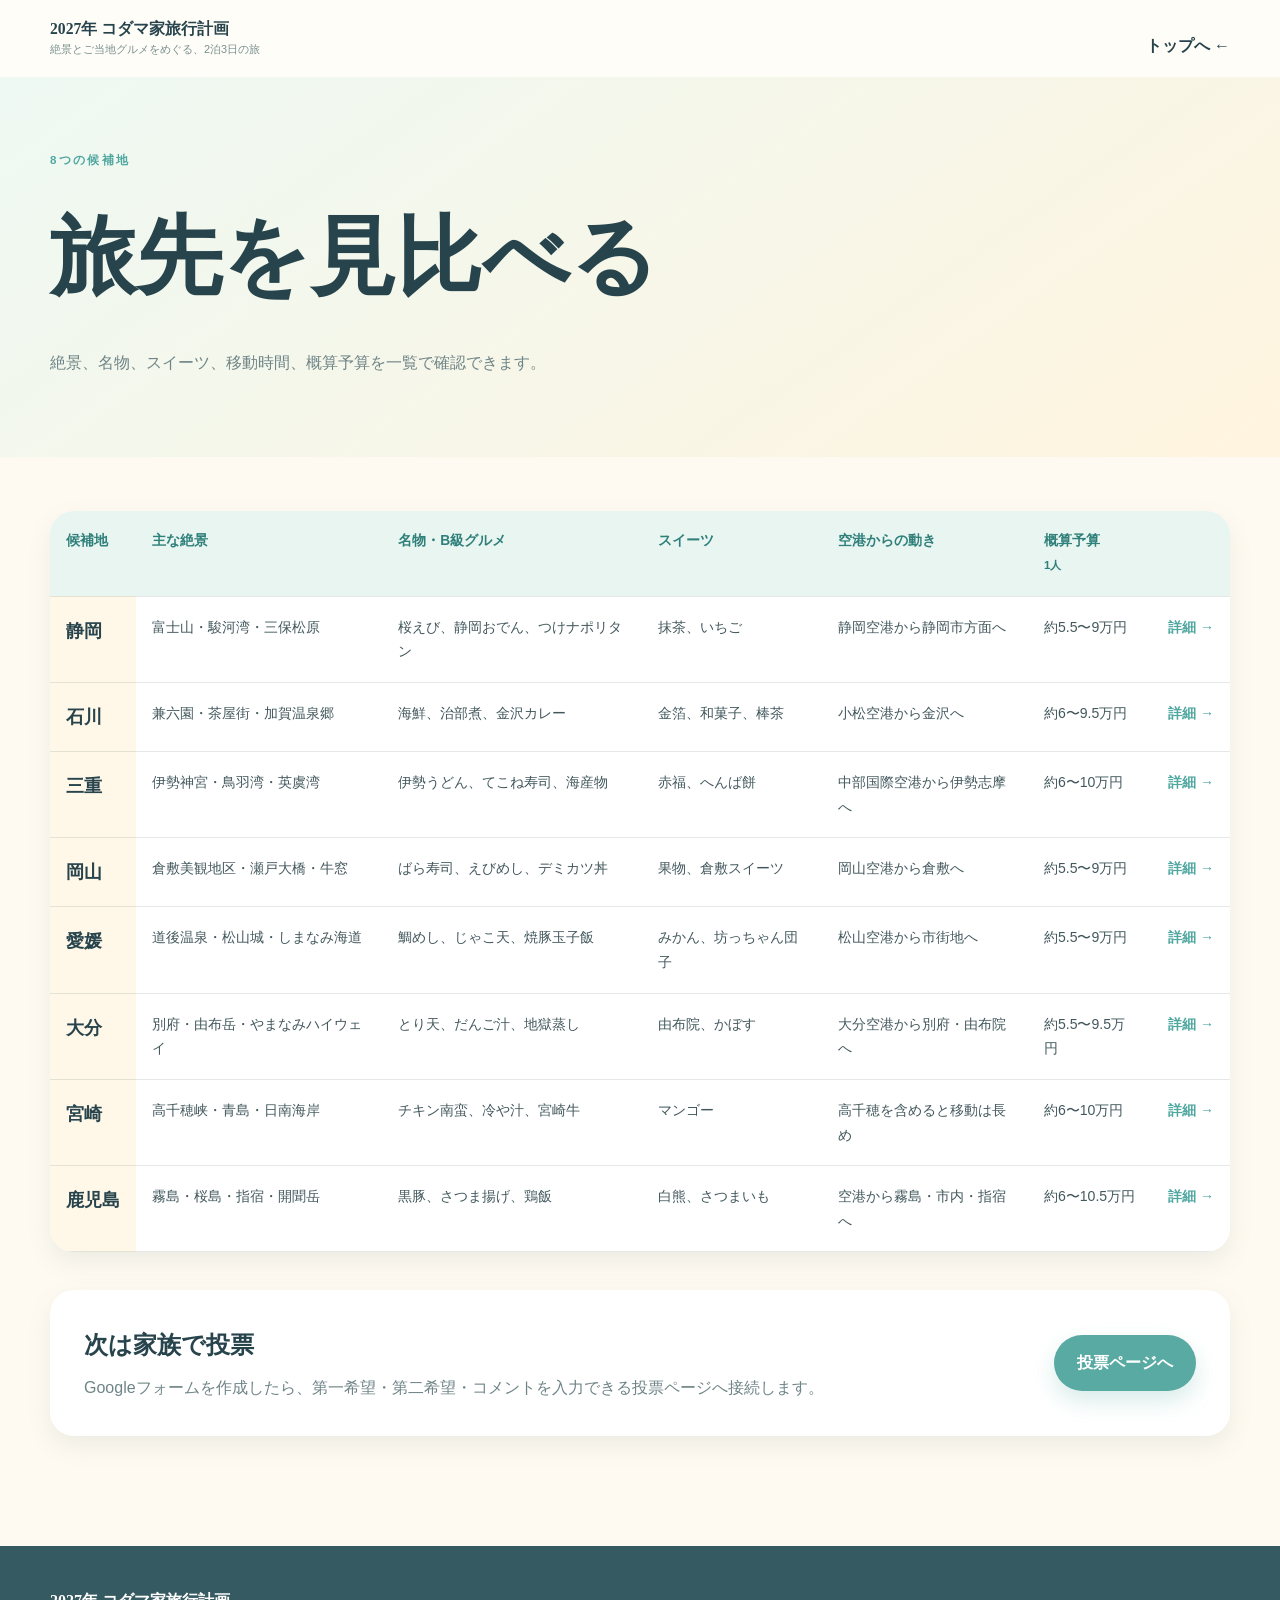
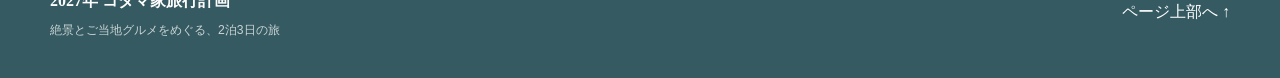
==== compare.html @ b731c871 "Add files via upload" ====
<!DOCTYPE html>
<html lang="ja">
<head>
  <meta charset="UTF-8">
  <meta name="viewport" content="width=device-width,initial-scale=1,viewport-fit=cover">
  <meta name="description" content="2027年 コダマ家旅行計画。8つの旅行候補を絶景、名物、スイーツ、移動時間、予算で比較します。">
  <meta name="theme-color" content="#0f5f63">
  <title>候補地を比較｜2027年 コダマ家旅行計画</title>
  <link rel="stylesheet" href="css/style.css">
</head>
<body class="compare-page">
  <header class="site-header">
    <div class="header-inner">
      <a href="index.html" class="brand">
        <span class="brand-name">2027年 コダマ家旅行計画</span>
        <span class="brand-subtitle">絶景とご当地グルメをめぐる、2泊3日の旅</span>
      </a>
      <a class="text-link" href="index.html">トップへ ←</a>
    </div>
  </header>

  <main>
    <section class="compare-hero">
      <div class="section-inner">
        <p class="eyebrow">8つの候補地</p>
        <h1>旅先を見比べる</h1>
        <p>絶景、名物、スイーツ、移動時間、概算予算を一覧で確認できます。</p>
      </div>
    </section>

    <section class="section compare-section">
      <div class="section-inner">
        <div class="compare-table-wrap" role="region" aria-label="旅行候補比較表" tabindex="0">
          <table class="compare-table">
            <thead>
              <tr>
                <th>候補地</th>
                <th>主な絶景</th>
                <th>名物・B級グルメ</th>
                <th>スイーツ</th>
                <th>空港からの動き</th>
                <th>概算予算<br><small>1人</small></th>
                <th></th>
              </tr>
            </thead>
            <tbody>
              <tr>
                <th>静岡</th>
                <td>富士山・駿河湾・三保松原</td>
                <td>桜えび、静岡おでん、つけナポリタン</td>
                <td>抹茶、いちご</td>
                <td>静岡空港から静岡市方面へ</td>
                <td>約5.5〜9万円</td>
                <td><a href="pages/shizuoka.html">詳細 →</a></td>
              </tr>
              <tr>
                <th>石川</th>
                <td>兼六園・茶屋街・加賀温泉郷</td>
                <td>海鮮、治部煮、金沢カレー</td>
                <td>金箔、和菓子、棒茶</td>
                <td>小松空港から金沢へ</td>
                <td>約6〜9.5万円</td>
                <td><a href="pages/ishikawa.html">詳細 →</a></td>
              </tr>
              <tr>
                <th>三重</th>
                <td>伊勢神宮・鳥羽湾・英虞湾</td>
                <td>伊勢うどん、てこね寿司、海産物</td>
                <td>赤福、へんば餅</td>
                <td>中部国際空港から伊勢志摩へ</td>
                <td>約6〜10万円</td>
                <td><a href="pages/mie.html">詳細 →</a></td>
              </tr>
              <tr>
                <th>岡山</th>
                <td>倉敷美観地区・瀬戸大橋・牛窓</td>
                <td>ばら寿司、えびめし、デミカツ丼</td>
                <td>果物、倉敷スイーツ</td>
                <td>岡山空港から倉敷へ</td>
                <td>約5.5〜9万円</td>
                <td><a href="pages/okayama.html">詳細 →</a></td>
              </tr>
              <tr>
                <th>愛媛</th>
                <td>道後温泉・松山城・しまなみ海道</td>
                <td>鯛めし、じゃこ天、焼豚玉子飯</td>
                <td>みかん、坊っちゃん団子</td>
                <td>松山空港から市街地へ</td>
                <td>約5.5〜9万円</td>
                <td><a href="pages/ehime.html">詳細 →</a></td>
              </tr>
              <tr>
                <th>大分</th>
                <td>別府・由布岳・やまなみハイウェイ</td>
                <td>とり天、だんご汁、地獄蒸し</td>
                <td>由布院、かぼす</td>
                <td>大分空港から別府・由布院へ</td>
                <td>約5.5〜9.5万円</td>
                <td><a href="pages/oita.html">詳細 →</a></td>
              </tr>
              <tr>
                <th>宮崎</th>
                <td>高千穂峡・青島・日南海岸</td>
                <td>チキン南蛮、冷や汁、宮崎牛</td>
                <td>マンゴー</td>
                <td>高千穂を含めると移動は長め</td>
                <td>約6〜10万円</td>
                <td><a href="pages/miyazaki.html">詳細 →</a></td>
              </tr>
              <tr>
                <th>鹿児島</th>
                <td>霧島・桜島・指宿・開聞岳</td>
                <td>黒豚、さつま揚げ、鶏飯</td>
                <td>白熊、さつまいも</td>
                <td>空港から霧島・市内・指宿へ</td>
                <td>約6〜10.5万円</td>
                <td><a href="pages/kagoshima.html">詳細 →</a></td>
              </tr>
            </tbody>
          </table>
        </div>

        <div class="compare-mobile-grid">
          <article class="compare-mobile-card">
            <h2>静岡</h2><p><strong>絶景：</strong>富士山・駿河湾</p><p><strong>名物：</strong>桜えび・静岡おでん</p><p><strong>予算：</strong>約5.5〜9万円</p><a href="pages/shizuoka.html">詳細を見る →</a>
          </article>
          <article class="compare-mobile-card">
            <h2>石川</h2><p><strong>絶景：</strong>兼六園・茶屋街</p><p><strong>名物：</strong>海鮮・金沢カレー</p><p><strong>予算：</strong>約6〜9.5万円</p><a href="pages/ishikawa.html">詳細を見る →</a>
          </article>
          <article class="compare-mobile-card">
            <h2>三重</h2><p><strong>絶景：</strong>伊勢志摩・英虞湾</p><p><strong>名物：</strong>伊勢うどん・てこね寿司</p><p><strong>予算：</strong>約6〜10万円</p><a href="pages/mie.html">詳細を見る →</a>
          </article>
          <article class="compare-mobile-card">
            <h2>岡山</h2><p><strong>絶景：</strong>倉敷・瀬戸大橋</p><p><strong>名物：</strong>ばら寿司・えびめし</p><p><strong>予算：</strong>約5.5〜9万円</p><a href="pages/okayama.html">詳細を見る →</a>
          </article>
          <article class="compare-mobile-card">
            <h2>愛媛</h2><p><strong>絶景：</strong>道後・しまなみ海道</p><p><strong>名物：</strong>鯛めし・じゃこ天</p><p><strong>予算：</strong>約5.5〜9万円</p><a href="pages/ehime.html">詳細を見る →</a>
          </article>
          <article class="compare-mobile-card">
            <h2>大分</h2><p><strong>絶景：</strong>別府・由布岳</p><p><strong>名物：</strong>とり天・地獄蒸し</p><p><strong>予算：</strong>約5.5〜9.5万円</p><a href="pages/oita.html">詳細を見る →</a>
          </article>
          <article class="compare-mobile-card">
            <h2>宮崎</h2><p><strong>絶景：</strong>高千穂峡・日南海岸</p><p><strong>名物：</strong>チキン南蛮・宮崎牛</p><p><strong>予算：</strong>約6〜10万円</p><a href="pages/miyazaki.html">詳細を見る →</a>
          </article>
          <article class="compare-mobile-card">
            <h2>鹿児島</h2><p><strong>絶景：</strong>霧島・桜島・指宿</p><p><strong>名物：</strong>黒豚・さつま揚げ</p><p><strong>予算：</strong>約6〜10.5万円</p><a href="pages/kagoshima.html">詳細を見る →</a>
          </article>
        </div>

        <div class="vote-next-card">
          <div>
            <h2>次は家族で投票</h2>
            <p>Googleフォームを作成したら、第一希望・第二希望・コメントを入力できる投票ページへ接続します。</p>
          </div>
          <a class="button button-primary" href="index.html#vote">投票ページへ</a>
        </div>
      </div>
    </section>
  </main>

  <footer class="site-footer">
    <div class="footer-inner">
      <div>
        <strong>2027年 コダマ家旅行計画</strong>
        <span class="footer-subtitle">絶景とご当地グルメをめぐる、2泊3日の旅</span>
      </div>
      <a href="#">ページ上部へ ↑</a>
    </div>
  </footer>
</body>
</html>
---- css/style.css ----
:root {
  --ink: #183036;
  --muted: #62757a;
  --paper: #f7f4ec;
  --white: #ffffff;
  --teal: #0f5f63;
  --teal-dark: #083f43;
  --teal-soft: #dceceb;
  --gold: #d6a85b;
  --coral: #d9795b;
  --line: rgba(24, 48, 54, 0.14);
  --shadow: 0 24px 60px rgba(15, 55, 59, 0.12);
  --radius-lg: 32px;
  --radius-md: 22px;
  --radius-sm: 14px;
  --max-width: 1180px;
}

* { box-sizing: border-box; }
html { scroll-behavior: smooth; }
body {
  margin: 0;
  color: var(--ink);
  background: var(--paper);
  font-family: -apple-system, BlinkMacSystemFont, "Segoe UI", "Yu Gothic", "Hiragino Kaku Gothic ProN", sans-serif;
  line-height: 1.75;
  -webkit-font-smoothing: antialiased;
}
body.menu-open { overflow: hidden; }
a { color: inherit; }
button, a { -webkit-tap-highlight-color: transparent; }
button { font: inherit; }
img, svg { display: block; max-width: 100%; }

.sr-only {
  position: absolute !important;
  width: 1px; height: 1px;
  padding: 0; margin: -1px;
  overflow: hidden; clip: rect(0,0,0,0);
  white-space: nowrap; border: 0;
}
.skip-link {
  position: fixed;
  left: 12px; top: 12px;
  z-index: 999;
  transform: translateY(-160%);
  background: var(--ink);
  color: #fff;
  padding: 10px 14px;
  border-radius: 8px;
}
.skip-link:focus { transform: translateY(0); }

.site-header {
  position: fixed;
  inset: 0 0 auto;
  z-index: 100;
  background: rgba(247, 244, 236, 0.82);
  background: rgba(247, 244, 236, 0.96);
  border-bottom: 1px solid transparent;
  transition: border-color .25s ease, box-shadow .25s ease;
}
.site-header.scrolled {
  border-color: var(--line);
  box-shadow: 0 8px 30px rgba(15, 55, 59, 0.07);
}
.header-inner {
  width: min(calc(100% - 32px), var(--max-width));
  min-height: 76px;
  margin: 0 auto;
  display: flex;
  align-items: center;
  justify-content: space-between;
  gap: 24px;
}
.brand {
  text-decoration: none;
  display: flex;
  flex-direction: column;
  line-height: 1.25;
}
.brand-kicker {
  font-size: .68rem;
  letter-spacing: .18em;
  color: var(--teal);
  font-weight: 700;
}
.brand-name {
  font-family: "Yu Mincho", "Hiragino Mincho ProN", serif;
  font-weight: 700;
  font-size: .98rem;
}
.global-nav {
  display: flex;
  align-items: center;
  gap: 28px;
}
.global-nav a {
  text-decoration: none;
  font-size: .9rem;
  font-weight: 600;
}
.global-nav a:hover { color: var(--teal); }
.menu-button {
  display: none;
  width: 44px; height: 44px;
  border: 0; background: transparent;
  padding: 10px;
}
.menu-button span:not(.sr-only) {
  display: block;
  height: 2px;
  background: var(--ink);
  margin: 5px 0;
  transition: .25s ease;
}

.hero {
  min-height: 92svh;
  position: relative;
  overflow: hidden;
  display: flex;
  align-items: center;
  padding: 130px 0 80px;
  background:
    radial-gradient(circle at 22% 18%, rgba(255,255,255,.95), rgba(255,255,255,0) 30%),
    linear-gradient(140deg, #f4e7d2 0%, #d9ece9 48%, #94c8c4 100%);
}
.hero-bg { position: absolute; inset: 0; pointer-events: none; }
.hero-shape {
  position: absolute;
  border-radius: 50%;
  
  opacity: .55;
}
.hero-shape-1 {
  width: 420px; height: 420px;
  right: -120px; top: 60px;
  background: rgba(255,255,255,.45);
}
.hero-shape-2 {
  width: 300px; height: 300px;
  left: -90px; bottom: 20px;
  background: rgba(214,168,91,.18);
}
.hero-sun {
  position: absolute;
  width: 92px; height: 92px;
  border-radius: 50%;
  right: 18%; top: 18%;
  background: rgba(255, 237, 181, .9);
  box-shadow: 0 0 80px rgba(255, 231, 164, .75);
}
.hero-mountain {
  position: absolute;
  right: -5%;
  bottom: 13%;
  width: 62%;
  height: 58%;
  clip-path: polygon(48% 0, 100% 100%, 0 100%);
}
.hero-mountain-back {
  background: rgba(15,95,99,.20);
  transform: translate(11%, 8%) scale(.92);
}
.hero-mountain-front {
  background: linear-gradient(145deg, #376f70 0%, #76aaa6 56%, #d4e3df 57%, #f7f4ec 71%);
}
.hero-sea {
  position: absolute;
  left: 0; right: 0; bottom: 0;
  height: 18%;
  background:
    linear-gradient(180deg, rgba(255,255,255,.05), rgba(255,255,255,.55)),
    repeating-linear-gradient(168deg, rgba(255,255,255,.28) 0 2px, transparent 2px 18px),
    #4e999a;
  clip-path: polygon(0 28%, 10% 15%, 22% 30%, 34% 16%, 48% 31%, 61% 17%, 74% 28%, 88% 14%, 100% 24%, 100% 100%, 0 100%);
}
.hero-content {
  width: min(calc(100% - 32px), var(--max-width));
  margin: 0 auto;
  position: relative;
  z-index: 2;
}
.eyebrow, .section-label {
  margin: 0 0 12px;
  font-size: .72rem;
  letter-spacing: .2em;
  color: var(--teal);
  font-weight: 700;
}
.hero h1 {
  margin: 0;
  max-width: 750px;
  font-family: "Yu Mincho", "Hiragino Mincho ProN", serif;
  font-size: clamp(2.5rem, 7vw, 5.8rem);
  line-height: 1.18;
  letter-spacing: -.04em;
}
.hero h1 span { color: var(--teal); }
.hero-lead {
  max-width: 620px;
  margin: 28px 0 0;
  font-size: clamp(1rem, 2.1vw, 1.16rem);
}
.hero-actions {
  display: flex;
  flex-wrap: wrap;
  gap: 14px;
  margin-top: 34px;
}
.button {
  min-height: 52px;
  padding: 13px 22px;
  border-radius: 999px;
  border: 1px solid transparent;
  text-decoration: none;
  display: inline-flex;
  align-items: center;
  justify-content: center;
  font-weight: 700;
  cursor: pointer;
  transition: transform .2s ease, background .2s ease, color .2s ease;
}
.button:hover { transform: translateY(-2px); }
.button-primary {
  background: var(--teal);
  color: #fff;
  box-shadow: 0 14px 28px rgba(15,95,99,.22);
}
.button-primary:hover { background: var(--teal-dark); }
.button-ghost {
  background: rgba(255,255,255,.55);
  border-color: rgba(15,95,99,.2);
}
.button-disabled {
  background: #dfe6e4;
  color: #7a8888;
  cursor: not-allowed;
}
.button-disabled:hover { transform: none; }
.hero-note {
  position: absolute;
  z-index: 2;
  right: max(20px, calc((100vw - var(--max-width))/2));
  bottom: 36px;
  display: flex;
  align-items: center;
  gap: 10px;
  writing-mode: vertical-rl;
  font-size: .62rem;
  letter-spacing: .16em;
}
.hero-note i {
  display: block;
  width: 1px; height: 52px;
  background: var(--ink);
  animation: scrollLine 1.8s ease-in-out infinite;
}
@keyframes scrollLine {
  0%,100% { transform: scaleY(.35); transform-origin: top; }
  50% { transform: scaleY(1); transform-origin: top; }
}

.section { padding: 110px 0; }
.section-inner {
  width: min(calc(100% - 32px), var(--max-width));
  margin: 0 auto;
}
.intro-section { background: var(--white); }
.intro-grid {
  display: grid;
  grid-template-columns: 1fr 1fr;
  gap: 60px;
  align-items: end;
}
.intro-grid h2, .section-heading h2, .conditions-card h2, .vote-card h2 {
  margin: 0;
  font-family: "Yu Mincho", "Hiragino Mincho ProN", serif;
  font-size: clamp(2rem, 4vw, 3.35rem);
  line-height: 1.35;
}
.intro-copy {
  margin: 0;
  color: var(--muted);
  font-size: 1.03rem;
}

.section-heading {
  display: flex;
  align-items: end;
  justify-content: space-between;
  gap: 28px;
  margin-bottom: 44px;
}
.section-heading p:last-child {
  margin: 0;
  color: var(--muted);
  max-width: 420px;
}

.map-section { background: var(--paper); }
.map-layout {
  display: grid;
  grid-template-columns: minmax(0, 1.5fr) minmax(260px, .65fr);
  gap: 36px;
  align-items: stretch;
}
.japan-map-card {
  background: #fff;
  border-radius: var(--radius-lg);
  padding: 24px;
  box-shadow: var(--shadow);
}
.map-toolbar {
  display: flex;
  align-items: center;
  justify-content: space-between;
  gap: 14px;
  padding: 0 4px 18px;
  border-bottom: 1px solid var(--line);
}
.map-toolbar span { font-weight: 700; }
.map-toolbar button, .empty-state button {
  border: 0;
  background: var(--teal-soft);
  color: var(--teal-dark);
  padding: 9px 14px;
  border-radius: 999px;
  font-weight: 700;
  cursor: pointer;
}
.japan-map { width: 100%; padding: 14px 0 0; }
.map-region path, .map-region circle {
  fill: #dfe9e7;
  stroke: #fff;
  stroke-width: 5;
  cursor: pointer;
  transition: fill .2s ease, transform .2s ease;
  transform-box: fill-box;
  transform-origin: center;
}
.map-region text {
  font-size: 18px;
  font-weight: 700;
  fill: var(--ink);
  text-anchor: middle;
  pointer-events: none;
}
.map-region:not(.disabled):hover path,
.map-region:not(.disabled):focus path {
  fill: #89bbb6;
  transform: translateY(-2px);
}
.map-region.active path { fill: var(--teal); }
.map-region.active text { fill: #fff; }
.map-region.disabled { opacity: .48; }
.map-region.disabled path, .map-region.disabled circle { cursor: default; }
.map-pin circle {
  fill: var(--coral);
  stroke: #fff;
  stroke-width: 4;
  
  pointer-events: none;
}
.map-caption {
  margin: 0;
  color: var(--muted);
  font-size: .82rem;
}
.map-side {
  background: var(--teal);
  color: #fff;
  border-radius: var(--radius-lg);
  padding: 42px 34px;
  display: flex;
  flex-direction: column;
  justify-content: center;
}
.map-side-kicker {
  margin: 0 0 20px;
  color: #a8d5d1;
  letter-spacing: .18em;
  font-size: .75rem;
  font-weight: 700;
}
.map-side h3 {
  margin: 0 0 24px;
  font-family: "Yu Mincho", "Hiragino Mincho ProN", serif;
  font-size: clamp(1.7rem, 3vw, 2.45rem);
  line-height: 1.45;
}
.map-side p { color: rgba(255,255,255,.78); }
.text-link {
  margin-top: 16px;
  font-weight: 700;
  text-decoration: none;
}
.text-link span { margin-left: 8px; }

.destinations-section { background: #fff; }
.destination-grid {
  display: grid;
  grid-template-columns: repeat(4, 1fr);
  gap: 24px;
}
.destination-card {
  min-width: 0;
  background: var(--paper);
  border-radius: var(--radius-md);
  overflow: hidden;
  transition: transform .25s ease, box-shadow .25s ease, opacity .2s ease;
}
.destination-card:hover {
  transform: translateY(-5px);
  box-shadow: 0 8px 20px rgba(15,55,59,.09);
}
.destination-card.is-hidden { display: none; }
.destination-visual {
  position: relative;
  aspect-ratio: 1.15 / 1;
  overflow: hidden;
  display: flex;
  align-items: flex-end;
  padding: 18px;
}
.destination-visual::before,
.destination-visual::after {
  content: "";
  position: absolute;
  inset: auto;
}
.destination-visual::before {
  width: 125%;
  height: 76%;
  left: -12%;
  bottom: -24%;
  border-radius: 50%;
  background: rgba(255,255,255,.32);
  transform: rotate(-8deg);
}
.destination-visual::after {
  width: 120px; height: 120px;
  right: -24px; top: -20px;
  border-radius: 50%;
  background: rgba(255,255,255,.3);
}
.visual-shizuoka { background: linear-gradient(145deg,#8fc2c3,#2d7276); }
.visual-ishikawa { background: linear-gradient(145deg,#b8b9a9,#566b68); }
.visual-mie { background: linear-gradient(145deg,#9ac8b8,#347162); }
.visual-okayama { background: linear-gradient(145deg,#f3c888,#bf7655); }
.visual-ehime { background: linear-gradient(145deg,#95c4cf,#477d91); }
.visual-oita { background: linear-gradient(145deg,#b9caa8,#5c7d65); }
.visual-miyazaki { background: linear-gradient(145deg,#89c7c0,#2d8075); }
.visual-kagoshima { background: linear-gradient(145deg,#bca79c,#6b5554); }
.destination-number, .destination-prefecture {
  position: relative;
  z-index: 2;
  color: #fff;
  font-weight: 700;
}
.destination-number {
  font-family: "Yu Mincho", "Hiragino Mincho ProN", serif;
  font-size: 2.8rem;
  line-height: 1;
}
.destination-prefecture {
  margin-left: auto;
  padding: 6px 10px;
  background: rgba(24,48,54,.28);
  border-radius: 999px;
  font-size: .72rem;
}
.destination-body { padding: 22px; }
.destination-body h3 {
  margin: 0;
  font-family: "Yu Mincho", "Hiragino Mincho ProN", serif;
  font-size: 1.65rem;
}
.destination-tagline {
  margin: 10px 0 16px;
  color: var(--muted);
  font-size: .92rem;
}
.tag-list {
  display: flex;
  flex-wrap: wrap;
  gap: 7px;
  list-style: none;
  padding: 0;
  margin: 0 0 18px;
}
.tag-list li {
  background: #fff;
  padding: 6px 9px;
  border-radius: 999px;
  font-size: .72rem;
}
.details-button {
  width: 100%;
  border: 0;
  border-top: 1px solid var(--line);
  padding: 15px 0 0;
  background: transparent;
  color: var(--teal);
  text-align: left;
  font-weight: 700;
  cursor: pointer;
}
.empty-state {
  text-align: center;
  padding: 48px 20px;
  background: var(--paper);
  border-radius: var(--radius-md);
}

.conditions-section {
  background:
    linear-gradient(rgba(8,63,67,.93), rgba(8,63,67,.93)),
    linear-gradient(135deg,#0f5f63,#d6a85b);
}
.conditions-card {
  color: #fff;
  display: grid;
  grid-template-columns: .8fr 1.2fr;
  gap: 60px;
}
.section-label-light { color: #b8dbd7; }
.condition-list { margin: 0; }
.condition-list div {
  display: grid;
  grid-template-columns: 110px 1fr;
  gap: 18px;
  padding: 18px 0;
  border-bottom: 1px solid rgba(255,255,255,.18);
}
.condition-list dt { color: #a8d5d1; font-weight: 700; }
.condition-list dd { margin: 0; }

.vote-section { background: var(--paper); }
.vote-card {
  background: #fff;
  border-radius: var(--radius-lg);
  box-shadow: var(--shadow);
  padding: 48px;
  display: flex;
  align-items: center;
  justify-content: space-between;
  gap: 36px;
}
.vote-card p:not(.section-label) {
  max-width: 680px;
  color: var(--muted);
}

.site-footer {
  background: #122e33;
  color: #fff;
  padding: 36px 0;
}
.footer-inner {
  width: min(calc(100% - 32px), var(--max-width));
  margin: 0 auto;
  display: flex;
  justify-content: space-between;
  align-items: center;
  gap: 24px;
}
.footer-inner strong {
  display: block;
  font-family: "Yu Mincho", "Hiragino Mincho ProN", serif;
  margin-top: 5px;
}
.footer-inner a { text-decoration: none; }

.toast {
  position: fixed;
  left: 50%;
  bottom: 28px;
  z-index: 999;
  transform: translate(-50%, 120px);
  opacity: 0;
  background: var(--ink);
  color: #fff;
  padding: 12px 18px;
  border-radius: 999px;
  box-shadow: 0 6px 16px rgba(0,0,0,.15);
  transition: .3s ease;
  pointer-events: none;
}
.toast.show {
  transform: translate(-50%, 0);
  opacity: 1;
}

@media (max-width: 980px) {
  .destination-grid { grid-template-columns: repeat(2, 1fr); }
  .map-layout { grid-template-columns: 1fr; }
  .map-side { min-height: 330px; }
}

@media (max-width: 760px) {
  .header-inner { min-height: 68px; }
  .menu-button { display: block; z-index: 102; }
  .global-nav {
    position: fixed;
    inset: 0;
    background: rgba(247,244,236,.98);
    flex-direction: column;
    justify-content: center;
    gap: 28px;
    opacity: 0;
    visibility: hidden;
    transition: .25s ease;
  }
  .global-nav.open { opacity: 1; visibility: visible; }
  .global-nav a { font-size: 1.25rem; }
  .menu-button[aria-expanded="true"] span:nth-child(1) { transform: translateY(7px) rotate(45deg); }
  .menu-button[aria-expanded="true"] span:nth-child(2) { opacity: 0; }
  .menu-button[aria-expanded="true"] span:nth-child(3) { transform: translateY(-7px) rotate(-45deg); }

  .hero { min-height: 88svh; padding-top: 110px; }
  .hero-mountain { width: 90%; height: 43%; right: -18%; bottom: 16%; opacity: .7; }
  .hero-sea { height: 17%; }
  .hero-content { padding-bottom: 120px; }
  .hero-actions { flex-direction: column; align-items: stretch; max-width: 360px; }
  .button { width: 100%; }
  .hero-note { display: none; }

  .section { padding: 78px 0; }
  .intro-grid, .conditions-card { grid-template-columns: 1fr; gap: 30px; }
  .section-heading {
    flex-direction: column;
    align-items: flex-start;
    margin-bottom: 30px;
  }
  .section-heading p:last-child { max-width: none; }
  .japan-map-card { padding: 16px; border-radius: 22px; }
  .map-toolbar { align-items: flex-start; flex-direction: column; }
  .map-toolbar button { align-self: flex-start; }
  .map-region text { font-size: 21px; }
  .map-side { min-height: auto; padding: 34px 26px; }
  .destination-grid { grid-template-columns: 1fr; }
  .destination-card { display: grid; grid-template-columns: 42% 58%; }
  .destination-visual { aspect-ratio: auto; min-height: 230px; }
  .destination-number { font-size: 2.2rem; }
  .destination-body { padding: 20px; }
  .condition-list div { grid-template-columns: 84px 1fr; }
  .vote-card { padding: 34px 24px; flex-direction: column; align-items: stretch; }
  .footer-inner { flex-direction: column; align-items: flex-start; }
}

@media (max-width: 420px) {
  .brand-kicker { font-size: .58rem; }
  .brand-name { font-size: .87rem; }
  .hero h1 { font-size: 2.48rem; }
  .destination-card { grid-template-columns: 1fr; }
  .destination-visual { min-height: 180px; }
}

@media (prefers-reduced-motion: reduce) {
  *, *::before, *::after {
    animation-duration: .01ms !important;
    animation-iteration-count: 1 !important;
    scroll-behavior: auto !important;
    transition-duration: .01ms !important;
  }
}


/* Phase 3 detail page */
.detail-page { background: #fff; }
.detail-hero {
  min-height: 76svh;
  position: relative;
  overflow: hidden;
  display: flex;
  align-items: flex-end;
  padding: 150px 0 70px;
  background: linear-gradient(145deg, #b8ddd8 0%, #4e999a 52%, #154d52 100%);
  color: #fff;
}
.detail-hero::before {
  content: "";
  position: absolute;
  width: 72%; height: 68%;
  right: -9%; bottom: 10%;
  background: linear-gradient(145deg,#285f63 0%,#7fb2ae 56%,#dce9e5 57%,#fff 72%);
  clip-path: polygon(48% 0,100% 100%,0 100%);
  opacity: .92;
}
.detail-hero::after {
  content: "";
  position: absolute;
  inset: auto 0 0;
  height: 20%;
  background: repeating-linear-gradient(170deg,rgba(255,255,255,.25) 0 2px,transparent 2px 18px),#3d8589;
  clip-path: polygon(0 30%,12% 12%,25% 28%,38% 14%,54% 31%,68% 12%,82% 28%,100% 14%,100% 100%,0 100%);
}
.detail-hero-inner {
  width: min(calc(100% - 32px), var(--max-width));
  margin: 0 auto;
  position: relative;
  z-index: 2;
}
.breadcrumb { font-size: .82rem; margin-bottom: 28px; }
.breadcrumb a { color: #fff; }
.detail-hero h1 {
  font-family: "Yu Mincho", "Hiragino Mincho ProN", serif;
  font-size: clamp(3.5rem,10vw,7.5rem);
  line-height: 1;
  margin: 0;
}
.detail-hero h1 small {
  display: block;
  font-family: -apple-system, BlinkMacSystemFont, "Segoe UI", "Yu Gothic", sans-serif;
  font-size: .86rem;
  letter-spacing: .2em;
  margin-bottom: 14px;
}
.detail-hero-lead {
  max-width: 660px;
  font-size: 1.08rem;
  margin: 24px 0 0;
}
.detail-nav {
  position: sticky;
  top: 76px;
  z-index: 50;
  background: rgba(255,255,255,.92);
  background: rgba(255,255,255,.97);
  border-bottom: 1px solid var(--line);
}
.detail-nav-inner {
  width: min(calc(100% - 32px),var(--max-width));
  margin: 0 auto;
  display: flex;
  gap: 24px;
  overflow-x: auto;
  scrollbar-width: none;
}
.detail-nav-inner::-webkit-scrollbar { display: none; }
.detail-nav a {
  flex: 0 0 auto;
  padding: 16px 0;
  text-decoration: none;
  font-size: .86rem;
  font-weight: 700;
}
.detail-section { padding: 96px 0; }
.detail-section:nth-of-type(even) { background: var(--paper); }
.detail-inner { width: min(calc(100% - 32px),var(--max-width)); margin: 0 auto; }
.detail-heading { max-width: 760px; margin-bottom: 40px; }
.detail-heading h2 {
  font-family: "Yu Mincho", "Hiragino Mincho ProN", serif;
  font-size: clamp(2rem,5vw,3.4rem);
  margin: 0 0 14px;
}
.detail-heading p { color: var(--muted); }
.summary-grid {
  display: grid;
  grid-template-columns: 1.2fr .8fr;
  gap: 28px;
}
.story-card, .info-card {
  border-radius: var(--radius-lg);
  padding: 36px;
}
.story-card { background: var(--teal); color: #fff; }
.story-card h3 { font-family:"Yu Mincho", "Hiragino Mincho ProN", serif; font-size:2rem; margin-top:0; }
.story-card p { color: rgba(255,255,255,.82); }
.info-card { background: var(--paper); }
.info-card dl { margin:0; }
.info-card div { padding:14px 0; border-bottom:1px solid var(--line); }
.info-card dt { color:var(--muted); font-size:.78rem; }
.info-card dd { margin:4px 0 0; font-weight:700; }
.feature-grid, .food-grid {
  display:grid;
  grid-template-columns:repeat(3,1fr);
  gap:22px;
}
.feature-card, .food-card {
  border-radius:var(--radius-md);
  overflow:hidden;
  background:#fff;
  box-shadow:0 16px 36px rgba(15,55,59,.09);
}
.feature-art, .food-art {
  min-height:210px;
  padding:20px;
  display:flex;
  align-items:flex-end;
  color:#fff;
  background:linear-gradient(145deg,#91c5c0,#265f64);
  position:relative;
  overflow:hidden;
}
.feature-art::after, .food-art::after {
  content:"";
  position:absolute;
  width:170px;height:170px;
  border-radius:50%;
  right:-45px;top:-45px;
  background:rgba(255,255,255,.22);
}
.feature-art span, .food-art span { position:relative;z-index:1;font-weight:700; }
.art-sea { background:linear-gradient(145deg,#94cbd1,#2e7180); }
.art-waterfall { background:linear-gradient(145deg,#c2d9c2,#4c7a69); }
.art-city { background:linear-gradient(145deg,#dbc69d,#8c6756); }
.food-art { min-height:150px;background:linear-gradient(145deg,#e2b572,#a85f46); }
.food-green { background:linear-gradient(145deg,#bdd49c,#668451); }
.food-pink { background:linear-gradient(145deg,#edb5af,#a95e62); }
.card-copy { padding:24px; }
.card-copy h3 { margin:0 0 9px;font-family:"Yu Mincho", "Hiragino Mincho ProN", serif;font-size:1.35rem; }
.card-copy p { margin:0;color:var(--muted);font-size:.92rem; }
.route-list { list-style:none;padding:0;margin:0;position:relative; }
.route-list::before {
  content:"";position:absolute;left:26px;top:28px;bottom:28px;width:2px;background:var(--teal-soft);
}
.route-list li {
  position:relative;
  display:grid;
  grid-template-columns:54px 1fr;
  gap:20px;
  padding:0 0 36px;
}
.route-list li:last-child { padding-bottom:0; }
.route-day {
  width:54px;height:54px;border-radius:50%;
  background:var(--teal);color:#fff;
  display:grid;place-items:center;font-weight:700;z-index:1;
}
.route-content {
  background:#fff;border-radius:var(--radius-md);padding:26px;
  box-shadow:0 12px 30px rgba(15,55,59,.08);
}
.route-content h3 { margin:0 0 12px;font-family:"Yu Mincho", "Hiragino Mincho ProN", serif; }
.route-content p { margin:0;color:var(--muted); }
.route-stops { display:flex;flex-wrap:wrap;gap:8px;margin-top:16px; }
.route-stops span { padding:7px 10px;border-radius:999px;background:var(--paper);font-size:.78rem; }
.notice-card {
  background:#fff5df;
  border-left:5px solid var(--gold);
  padding:22px;
  border-radius:0 var(--radius-sm) var(--radius-sm) 0;
}
.source-list { padding-left:1.2em; }
.source-list li { margin:8px 0; }
.source-list a { color:var(--teal); }
.back-button { margin-top:34px; }

@media(max-width:800px){
  .summary-grid,.feature-grid,.food-grid{grid-template-columns:1fr;}
  .detail-nav{top:68px;}
  .detail-section{padding:72px 0;}
}


/* Phase 5 performance optimization */
.destination-card,
.feature-card,
.food-card,
.japan-map-card,
.vote-card {
  contain: layout paint;
}
@media (max-width: 760px) {
  .hero-shape,
  .hero-note {
    display: none;
  }
  .destination-card:hover,
  .button:hover {
    transform: none;
  }
}


/* v0.6 editorial refinement */
.brand-subtitle {
  display: block;
  margin-top: 3px;
  color: var(--muted);
  font-size: .68rem;
  line-height: 1.35;
  font-weight: 500;
}
.footer-subtitle {
  display: block;
  margin-top: 5px;
  color: rgba(255,255,255,.62);
  font-size: .76rem;
}
.section-heading > div:empty {
  display: none;
}
.section-heading h2 {
  margin-top: 0;
}
.detail-heading {
  padding-top: 2px;
}
.detail-hero h1 {
  letter-spacing: -.03em;
}
.detail-hero-lead {
  max-width: 720px;
}
@media (max-width: 760px) {
  .brand-subtitle {
    max-width: 230px;
    font-size: .6rem;
  }
  .header-inner {
    gap: 12px;
  }
  .hero h1 {
    line-height: 1.25;
  }
}


/* v0.7 top-page editorial cover */
.hero {
  min-height: 100svh;
  padding: 116px 0 56px;
  display: grid;
  grid-template-columns: minmax(0, .92fr) minmax(520px, 1.08fr);
  align-items: center;
  gap: 34px;
  background: #f4efe4;
}
.hero-content {
  width: auto;
  margin-left: max(16px, calc((100vw - var(--max-width))/2));
  padding-right: 12px;
}
.hero h1 { max-width: 680px; }
.hero-lead {
  max-width: 430px;
  margin-top: 22px;
}
.hero-collage {
  position: relative;
  z-index: 2;
  width: min(94%, 760px);
  height: min(72svh, 650px);
  justify-self: end;
  margin-right: max(16px, calc((100vw - var(--max-width))/2));
  display: grid;
  grid-template-columns: 1.1fr .9fr;
  grid-template-rows: 1fr 1fr;
  gap: 14px;
}
.collage-panel {
  position: relative;
  overflow: hidden;
  border-radius: 24px;
  box-shadow: 0 10px 22px rgba(15,55,59,.08);
  contain: layout paint;
}
.collage-label {
  position: absolute;
  z-index: 5;
  left: 16px;
  bottom: 14px;
  color: #fff;
  background: rgba(18,46,51,.48);
  padding: 6px 10px;
  border-radius: 999px;
  font-size: .72rem;
  font-weight: 700;
}
.collage-fuji {
  grid-row: 1 / span 2;
  background: linear-gradient(180deg,#dbe9e5 0%,#9ec9c5 58%,#4d9697 59%,#3c7f84 100%);
}
.fuji-sun {
  position: absolute;
  width: 78px;
  height: 78px;
  border-radius: 50%;
  top: 11%;
  right: 15%;
  background: #f7ddb1;
}
.fuji-mountain {
  position: absolute;
  width: 92%;
  height: 66%;
  left: 6%;
  bottom: 18%;
  background: linear-gradient(145deg,#326f72 0%,#80aaa6 58%,#f3f0e8 59%,#fff 71%);
  clip-path: polygon(50% 0,100% 100%,0 100%);
}
.fuji-water {
  position: absolute;
  inset: auto 0 0;
  height: 24%;
  background:
    repeating-linear-gradient(170deg,rgba(255,255,255,.24) 0 2px,transparent 2px 18px),
    #4c9296;
}
.collage-sea { background: linear-gradient(180deg,#d8e9ea 0 54%,#5e9fa6 55% 100%); }
.sea-sky {
  position: absolute;
  inset: 0 0 46%;
  background: linear-gradient(180deg,#dfecee,#b4d2d5);
}
.sea-water {
  position: absolute;
  inset: 54% 0 0;
  background:
    repeating-linear-gradient(168deg,rgba(255,255,255,.25) 0 2px,transparent 2px 17px),
    #5e9fa6;
}
.sea-road {
  position: absolute;
  width: 120%;
  height: 42%;
  right: -12%;
  bottom: -8%;
  background: #56676b;
  transform: rotate(-7deg);
  border-top: 7px solid #d7c38c;
  z-index: 2;
}
.collage-torii { background: linear-gradient(180deg,#c9d8cd 0 70%,#718a78 71% 100%); }
.torii-gate {
  position: absolute;
  width: 44%;
  height: 48%;
  left: 28%;
  bottom: 22%;
  border-left: 16px solid #a75343;
  border-right: 16px solid #a75343;
}
.torii-gate::before,
.torii-gate::after {
  content: "";
  position: absolute;
  left: 50%;
  transform: translateX(-50%);
  background: #a75343;
}
.torii-gate::before { width: 145%; height: 13px; top: 0; }
.torii-gate::after { width: 112%; height: 10px; top: 18%; }
.torii-ground {
  position: absolute;
  inset: auto 0 0;
  height: 30%;
  background: #718a78;
}
.collage-food { background: linear-gradient(145deg,#f0d1aa,#c8865f); }
.food-plate {
  position: absolute;
  width: 48%;
  aspect-ratio: 1;
  left: 7%;
  top: 14%;
  border-radius: 50%;
  background: #f7f0e6;
  box-shadow: inset 0 0 0 10px #ddd2c2;
}
.food-plate i {
  position: absolute;
  width: 24%;
  height: 38%;
  border-radius: 50%;
  background: #d77c5f;
  transform: rotate(18deg);
}
.food-plate i:nth-child(1) { left: 18%; top: 24%; }
.food-plate i:nth-child(2) { left: 42%; top: 18%; }
.food-plate i:nth-child(3) { left: 55%; top: 43%; }
.food-bowl {
  position: absolute;
  width: 33%;
  height: 28%;
  right: 8%;
  bottom: 20%;
  border-radius: 0 0 46% 46%;
  background: #3f6565;
}
.food-bowl::before {
  content: "";
  position: absolute;
  width: 100%;
  height: 22%;
  top: -8%;
  border-radius: 50%;
  background: #6a8d85;
}
.food-sweet {
  position: absolute;
  width: 16%;
  aspect-ratio: 1;
  right: 14%;
  top: 15%;
  border-radius: 50% 50% 44% 44%;
  background: #f3e0be;
  box-shadow: 0 14px 0 #b37d58;
}
.map-section { padding-top: 90px; }

@media (max-width: 980px) {
  .hero {
    grid-template-columns: 1fr;
    min-height: auto;
    padding-top: 118px;
  }
  .hero-content {
    width: min(calc(100% - 32px), var(--max-width));
    margin: 0 auto;
    padding: 0;
  }
  .hero-collage {
    width: min(calc(100% - 32px), var(--max-width));
    height: 520px;
    margin: 0 auto;
    justify-self: center;
  }
}
@media (max-width: 760px) {
  .hero {
    padding: 100px 0 34px;
    gap: 28px;
  }
  .hero-content { padding-bottom: 0; }
  .hero-collage {
    height: 430px;
    grid-template-columns: 1fr 1fr;
    gap: 10px;
  }
  .collage-panel { border-radius: 18px; }
  .collage-fuji { grid-row: 1 / span 2; }
  .collage-label {
    left: 10px;
    bottom: 10px;
    font-size: .62rem;
  }
  .map-section { padding-top: 66px; }
}
@media (max-width: 480px) {
  .hero-collage { height: 340px; }
  .food-plate {
    width: 54%;
    left: 3%;
  }
}


/* v0.95 photographic hero and final layout polish */
.hero {
  min-height: 100svh;
  position: relative;
  display: flex;
  align-items: center;
  padding: 110px 0 64px;
  background: #dce9ee;
  overflow: hidden;
}
.hero-photo {
  position: absolute;
  inset: 0;
  background:
    linear-gradient(90deg, rgba(244,239,228,.92) 0%, rgba(244,239,228,.64) 35%, rgba(244,239,228,.10) 62%, rgba(244,239,228,.02) 100%),
    url("../images/hero-cover.png") center center / cover no-repeat;
}
.hero-content {
  width: min(calc(100% - 32px), var(--max-width));
  margin: 0 auto;
  padding: 0;
  position: relative;
  z-index: 2;
}
.hero h1 {
  max-width: 720px;
  color: #173046;
  text-shadow: 0 2px 12px rgba(255,255,255,.55);
}
.hero h1 span { color: #d35e69; }
.hero .eyebrow { color: #d35e69; }
.hero-lead {
  color: #2e4d57;
  max-width: 460px;
  font-weight: 600;
}
.hero .button-ghost {
  background: rgba(255,255,255,.82);
  border-color: rgba(24,48,54,.18);
}
.map-section { padding-top: 78px; }
.compare-preview { background: #edf3f1; }
.compare-card {
  background: #fff;
  border-radius: var(--radius-lg);
  padding: 38px;
  display: flex;
  align-items: center;
  justify-content: space-between;
  gap: 28px;
  box-shadow: var(--shadow);
}
.compare-card h2 {
  margin: 0 0 10px;
  font-family: "Yu Mincho", "Hiragino Mincho ProN", serif;
  font-size: clamp(1.8rem, 4vw, 2.8rem);
}
.compare-card p {
  margin: 0;
  color: var(--muted);
}
@media (max-width: 980px) {
  .hero { min-height: 86svh; }
  .hero-photo {
    background:
      linear-gradient(180deg, rgba(244,239,228,.72) 0%, rgba(244,239,228,.46) 46%, rgba(244,239,228,.12) 100%),
      url("../images/hero-cover.png") center center / cover no-repeat;
  }
}
@media (max-width: 760px) {
  .hero {
    min-height: 78svh;
    padding: 96px 0 40px;
    align-items: flex-end;
  }
  .hero-photo {
    background:
      linear-gradient(180deg, rgba(244,239,228,.16) 0%, rgba(244,239,228,.32) 42%, rgba(244,239,228,.92) 78%, #f4efe4 100%),
      url("../images/hero-cover.png") 58% center / cover no-repeat;
  }
  .hero-content { padding-top: 250px; }
  .hero-actions { max-width: 100%; }
  .compare-card {
    flex-direction: column;
    align-items: stretch;
    padding: 28px 22px;
  }
}


/* v1.0-rc1 comparison page */
.compare-page { background: var(--paper); }
.compare-hero {
  padding: 150px 0 64px;
  background: linear-gradient(145deg,#e9f1ef,#f6efe2);
}
.compare-hero h1 {
  margin: 0 0 14px;
  font-family: "Yu Mincho", "Hiragino Mincho ProN", serif;
  font-size: clamp(2.7rem, 7vw, 5.4rem);
}
.compare-hero p:last-child { color: var(--muted); }
.compare-section { padding-top: 54px; }
.compare-table-wrap {
  overflow-x: auto;
  background: #fff;
  border-radius: 24px;
  box-shadow: var(--shadow);
}
.compare-table {
  width: 100%;
  min-width: 1120px;
  border-collapse: collapse;
}
.compare-table th,
.compare-table td {
  padding: 18px 16px;
  border-bottom: 1px solid var(--line);
  text-align: left;
  vertical-align: top;
}
.compare-table thead th {
  position: sticky;
  top: 0;
  background: #e6efed;
  color: var(--teal-dark);
  font-size: .86rem;
}
.compare-table tbody th {
  background: #f8f5ed;
  font-family: "Yu Mincho", "Hiragino Mincho ProN", serif;
  font-size: 1.15rem;
  white-space: nowrap;
}
.compare-table td {
  color: #43585d;
  font-size: .88rem;
}
.compare-table a,
.compare-mobile-card a {
  color: var(--teal);
  font-weight: 700;
  text-decoration: none;
  white-space: nowrap;
}
.compare-mobile-grid { display: none; }
.vote-next-card {
  margin-top: 38px;
  background: #fff;
  border-radius: 24px;
  padding: 34px;
  box-shadow: var(--shadow);
  display: flex;
  align-items: center;
  justify-content: space-between;
  gap: 26px;
}
.vote-next-card h2 {
  margin: 0 0 8px;
  font-family: "Yu Mincho", "Hiragino Mincho ProN", serif;
}
.vote-next-card p { margin: 0; color: var(--muted); }

@media (max-width: 760px) {
  .compare-table-wrap { display: none; }
  .compare-mobile-grid {
    display: grid;
    grid-template-columns: 1fr;
    gap: 14px;
  }
  .compare-mobile-card {
    background: #fff;
    border-radius: 18px;
    padding: 22px;
    box-shadow: 0 8px 18px rgba(15,55,59,.07);
  }
  .compare-mobile-card h2 {
    margin: 0 0 12px;
    font-family: "Yu Mincho", "Hiragino Mincho ProN", serif;
  }
  .compare-mobile-card p {
    margin: 6px 0;
    color: var(--muted);
  }
  .compare-mobile-card a {
    display: inline-block;
    margin-top: 10px;
  }
  .vote-next-card {
    flex-direction: column;
    align-items: stretch;
    padding: 26px 22px;
  }
}


/* v1.0 RC2 — bright spring palette */
:root {
  --ink: #27444c;
  --muted: #6f8487;
  --paper: #fffaf1;
  --white: #ffffff;
  --teal: #4fa7a0;
  --teal-dark: #2f7f7a;
  --teal-soft: #e8f5f0;
  --gold: #f0c66f;
  --coral: #ef8f88;
  --line: rgba(39, 68, 76, 0.12);
  --shadow: 0 10px 24px rgba(73, 116, 112, 0.10);
}

body {
  background: linear-gradient(180deg, #fffdf8 0%, #fff8ec 100%);
  color: var(--ink);
}

.site-header {
  background: rgba(255, 253, 248, 0.96);
}

.site-header.scrolled {
  box-shadow: 0 6px 18px rgba(84, 123, 119, 0.08);
}

.brand-subtitle {
  color: #78908f;
}

.hero {
  background: #eef8f5;
}

.hero-photo {
  background:
    linear-gradient(90deg,
      rgba(255,250,241,.91) 0%,
      rgba(255,250,241,.60) 34%,
      rgba(255,250,241,.12) 61%,
      rgba(255,250,241,.02) 100%),
    url("../images/hero-cover.png") center center / cover no-repeat;
}

.hero h1 {
  color: #31535e;
}

.hero h1 span,
.hero .eyebrow {
  color: #ee7e86;
}

.hero-lead {
  color: #4e6b70;
}

.button-primary {
  background: #59aaa2;
  color: #fff;
  box-shadow: 0 10px 22px rgba(79, 167, 160, 0.22);
}

.button-primary:hover {
  background: #3e918a;
}

.button-ghost {
  background: rgba(255,255,255,.88);
  border-color: rgba(79,167,160,.24);
  color: #31535e;
}

.map-section {
  background: #fffaf1;
}

.japan-map-card,
.vote-card,
.compare-card,
.recommend-panel {
  background: #ffffff;
  box-shadow: 0 10px 24px rgba(84, 123, 119, 0.08);
}

.map-region path,
.map-region circle {
  fill: #dcefe9;
}

.map-region:not(.disabled):hover path,
.map-region:not(.disabled):focus path {
  fill: #8dcfc4;
}

.map-region.active path {
  fill: #58aaa2;
}

.map-pin circle {
  fill: #ef8f88;
}

.map-side {
  background: linear-gradient(145deg, #62b5ad, #4a9993);
}

.map-side-kicker {
  color: #e8fff8;
}

.destinations-section {
  background: #fffdf8;
}

.destination-card {
  background: #fff8ec;
  border: 1px solid rgba(239, 198, 111, .22);
}

.destination-card:hover {
  box-shadow: 0 12px 28px rgba(102, 145, 137, .12);
}

.tag-list li {
  background: #fffefa;
  color: #567074;
}

.details-button {
  color: #4b9d96;
}

.conditions-section {
  background:
    linear-gradient(rgba(79,167,160,.90), rgba(79,167,160,.90)),
    linear-gradient(135deg,#5bb3aa,#f0c66f);
}

.condition-list dt {
  color: #effff9;
}

.compare-preview {
  background: #eef8f5;
}

.compare-page {
  background: #fffaf1;
}

.compare-hero {
  background: linear-gradient(145deg,#edf9f4,#fff4df);
}

.compare-table thead th {
  background: #e8f5f0;
  color: #2f7f7a;
}

.compare-table tbody th {
  background: #fff7e8;
}

.compare-mobile-card {
  border: 1px solid rgba(239,198,111,.22);
}

.detail-page {
  background: #fffdf8;
}

.detail-nav {
  background: rgba(255,255,255,.97);
}

.detail-section:nth-of-type(even) {
  background: #fff9ef;
}

.story-card {
  background: linear-gradient(145deg, #58aaa2, #438f89);
}

.info-card {
  background: #fff7e9;
}

.feature-card,
.food-card,
.route-content {
  box-shadow: 0 8px 18px rgba(84,123,119,.08);
}

.notice-card {
  background: #fff5d9;
  border-left-color: #efc76d;
}

.site-footer {
  background: #355a61;
}

.footer-subtitle {
  color: rgba(255,255,255,.74);
}

@media (max-width: 980px) {
  .hero-photo {
    background:
      linear-gradient(180deg,
        rgba(255,250,241,.68) 0%,
        rgba(255,250,241,.44) 46%,
        rgba(255,250,241,.10) 100%),
      url("../images/hero-cover.png") center center / cover no-repeat;
  }
}

@media (max-width: 760px) {
  .hero-photo {
    background:
      linear-gradient(180deg,
        rgba(255,250,241,.10) 0%,
        rgba(255,250,241,.28) 42%,
        rgba(255,250,241,.90) 78%,
        #fffaf1 100%),
      url("../images/hero-cover.png") 58% center / cover no-repeat;
  }
}


/* v1.0 final candidate */
.hero-final {
  min-height: 100svh;
  position: relative;
  display: flex;
  align-items: center;
  padding: 110px 0 60px;
}
.hero-final .hero-photo {
  position: absolute;
  inset: 0;
  background: url("../images/hero-cover.png") center center / cover no-repeat;
}
.hero-shade {
  position: absolute;
  inset: 0;
  background:
    linear-gradient(90deg, rgba(26,50,58,.64) 0%, rgba(26,50,58,.25) 42%, rgba(26,50,58,.05) 68%, rgba(26,50,58,.12) 100%),
    linear-gradient(180deg, rgba(0,0,0,.06), rgba(0,0,0,.12));
}
.hero-final-inner {
  width: min(calc(100% - 32px), var(--max-width));
  margin: 0 auto;
  position: relative;
  z-index: 3;
  display: grid;
  grid-template-columns: minmax(0,1fr) 320px;
  align-items: center;
  gap: 50px;
}
.hero-copy {
  color: #fff;
}
.hero-final .eyebrow {
  color: #fff4cd;
  text-shadow: 0 2px 10px rgba(0,0,0,.25);
}
.hero-final h1 {
  color: #fff;
  text-shadow: 0 3px 18px rgba(0,0,0,.35);
}
.hero-final h1 span {
  color: #ffe5b5;
}
.hero-final .hero-lead {
  color: rgba(255,255,255,.92);
}
.hero-final .button-ghost {
  background: rgba(255,255,255,.92);
  color: #31535e;
}
.hero-map-card {
  background: rgba(255,255,255,.90);
  border: 1px solid rgba(255,255,255,.65);
  border-radius: 28px;
  padding: 22px;
  box-shadow: 0 18px 42px rgba(0,0,0,.18);
}
.hero-map-title {
  margin: 0 0 8px;
  color: var(--ink);
  font-family: "Yu Mincho","Hiragino Mincho ProN",serif;
  font-size: 1.45rem;
  font-weight: 700;
}
.hero-map-card svg {
  width: 100%;
}
.mini-region path {
  fill: #dff0e8;
  stroke: #fff;
  stroke-width: 4;
}
.mini-region.disabled {
  opacity: .52;
}
.mini-pin {
  fill: #ef8f88;
  stroke: #fff;
  stroke-width: 4;
}
.hero-map-link {
  display: block;
  text-align: right;
  color: var(--teal-dark);
  font-weight: 700;
  text-decoration: none;
}
.vote-form-card {
  max-width: 800px;
  margin: 0 auto;
  background: #fff;
  border-radius: 28px;
  padding: 38px;
  box-shadow: var(--shadow);
}
.vote-form-card h2 {
  margin-top: 0;
  font-family: "Yu Mincho","Hiragino Mincho ProN",serif;
}
.vote-choice-grid {
  display: grid;
  grid-template-columns: repeat(4,1fr);
  gap: 12px;
  margin: 28px 0;
}
.vote-choice-grid span {
  padding: 16px 10px;
  text-align: center;
  border-radius: 16px;
  background: var(--teal-soft);
  font-weight: 700;
}
.vote-form-card .button {
  margin-top: 24px;
}

@media(max-width:900px){
  .hero-final-inner {
    grid-template-columns: 1fr;
  }
  .hero-map-card {
    max-width: 360px;
  }
}
@media(max-width:760px){
  .hero-final {
    min-height: 92svh;
    padding: 96px 0 36px;
    align-items: flex-end;
  }
  .hero-shade {
    background:
      linear-gradient(180deg, rgba(0,0,0,.05) 0%, rgba(0,0,0,.15) 40%, rgba(20,45,50,.78) 100%);
  }
  .hero-final-inner {
    gap: 22px;
  }
  .hero-map-card {
    width: 100%;
    max-width: none;
    padding: 16px;
  }
  .hero-map-card svg {
    max-height: 180px;
  }
  .vote-choice-grid {
    grid-template-columns: repeat(2,1fr);
  }
  .vote-form-card {
    padding: 26px 20px;
  }
}


/* hero simplification: no eyebrow, no mini map */
.hero-final-inner {
  grid-template-columns: minmax(0, 760px);
  justify-content: start;
}
.hero-copy {
  max-width: 760px;
}
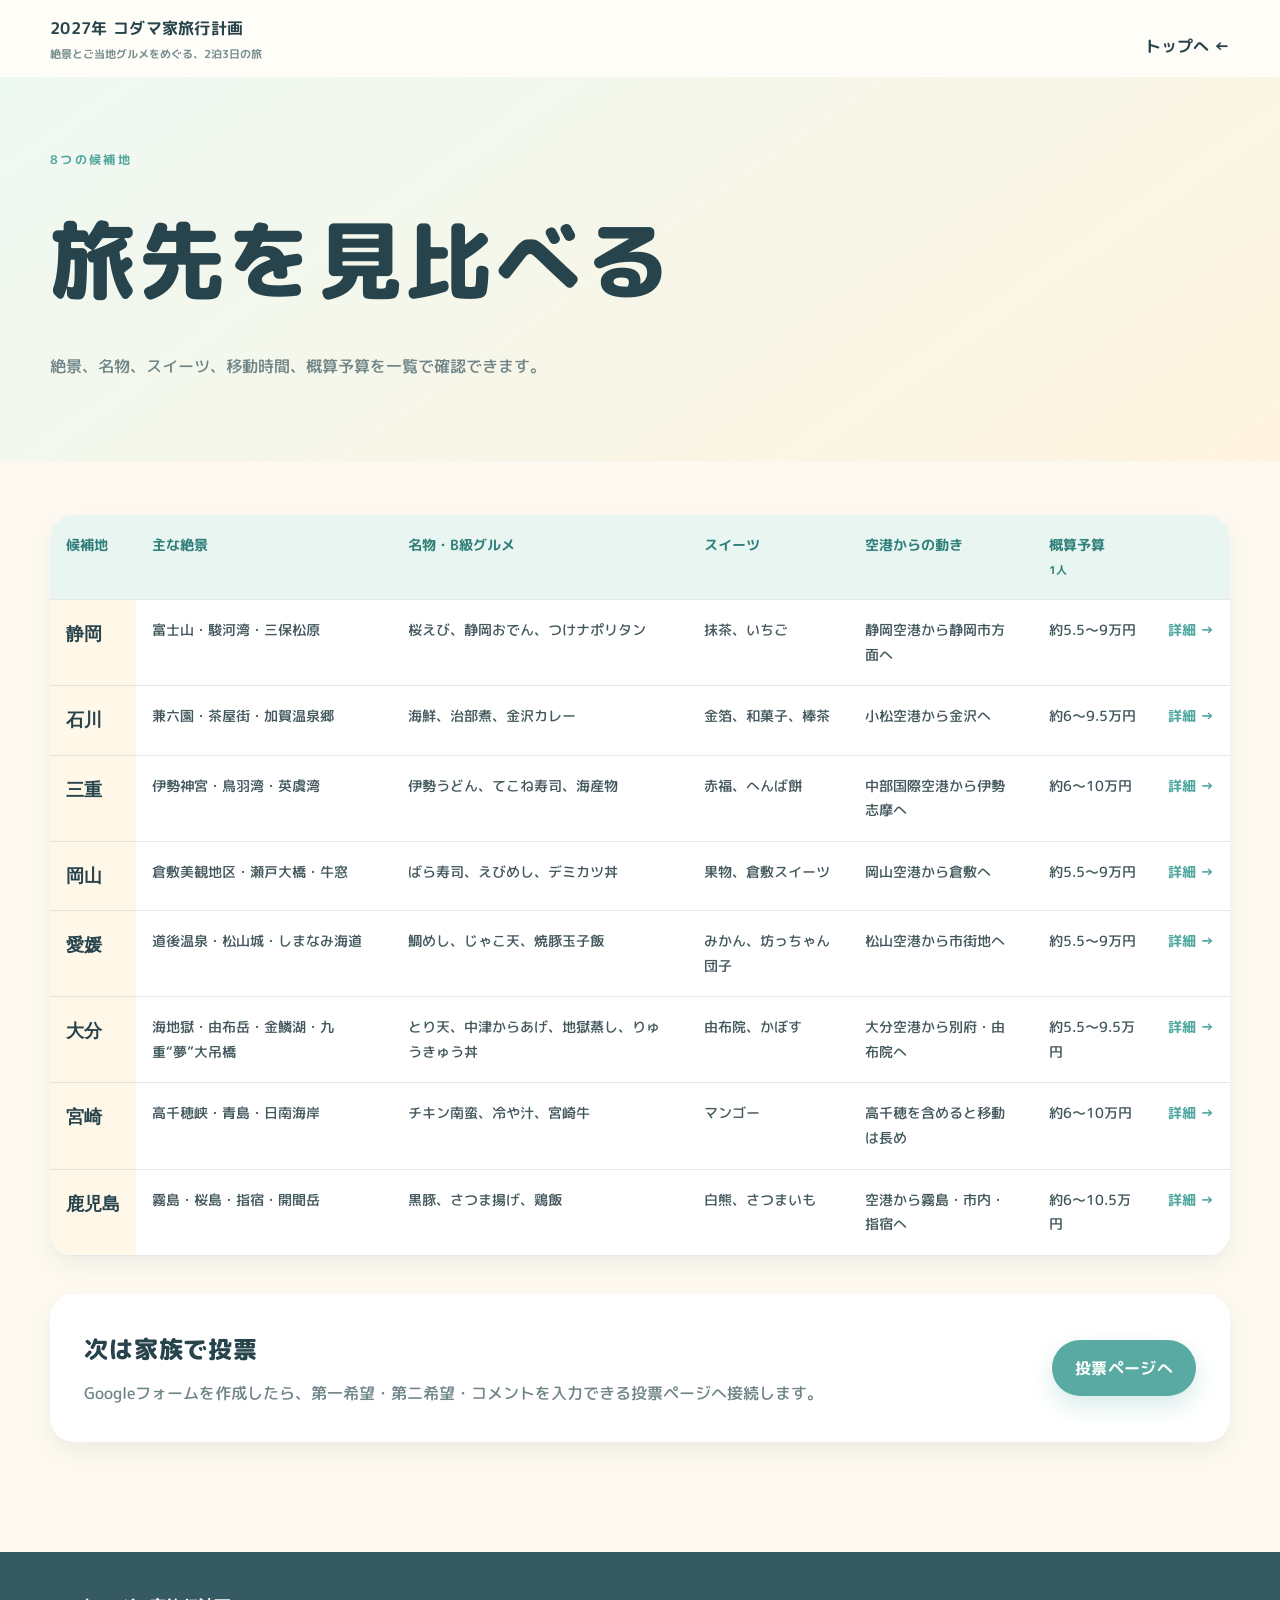
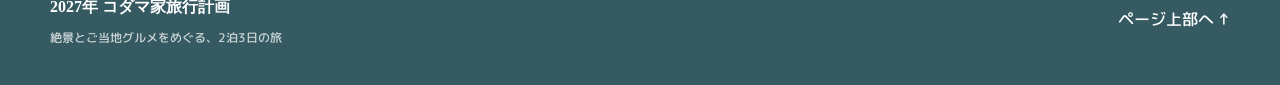
==== commit 18f838f0: "Add files via upload" ====
--- a/compare.html
+++ b/compare.html
@@ -1,171 +1,167 @@
 <!DOCTYPE html>
+
 <html lang="ja">
 <head>
-  <meta charset="UTF-8">
-  <meta name="viewport" content="width=device-width,initial-scale=1,viewport-fit=cover">
-  <meta name="description" content="2027年 コダマ家旅行計画。8つの旅行候補を絶景、名物、スイーツ、移動時間、予算で比較します。">
-  <meta name="theme-color" content="#0f5f63">
-  <title>候補地を比較｜2027年 コダマ家旅行計画</title>
-  <link rel="stylesheet" href="css/style.css">
+<meta charset="utf-8"/>
+<meta content="width=device-width,initial-scale=1,viewport-fit=cover" name="viewport"/>
+<meta content="2027年 コダマ家旅行計画。8つの旅行候補を絶景、名物、スイーツ、移動時間、予算で比較します。" name="description"/>
+<meta content="#0f5f63" name="theme-color"/>
+<title>候補地を比較｜2027年 コダマ家旅行計画</title>
+<link href="css/style.css" rel="stylesheet"/>
 </head>
 <body class="compare-page">
-  <header class="site-header">
-    <div class="header-inner">
-      <a href="index.html" class="brand">
-        <span class="brand-name">2027年 コダマ家旅行計画</span>
-        <span class="brand-subtitle">絶景とご当地グルメをめぐる、2泊3日の旅</span>
-      </a>
-      <a class="text-link" href="index.html">トップへ ←</a>
-    </div>
-  </header>
-
-  <main>
-    <section class="compare-hero">
-      <div class="section-inner">
-        <p class="eyebrow">8つの候補地</p>
-        <h1>旅先を見比べる</h1>
-        <p>絶景、名物、スイーツ、移動時間、概算予算を一覧で確認できます。</p>
-      </div>
-    </section>
-
-    <section class="section compare-section">
-      <div class="section-inner">
-        <div class="compare-table-wrap" role="region" aria-label="旅行候補比較表" tabindex="0">
-          <table class="compare-table">
-            <thead>
-              <tr>
-                <th>候補地</th>
-                <th>主な絶景</th>
-                <th>名物・B級グルメ</th>
-                <th>スイーツ</th>
-                <th>空港からの動き</th>
-                <th>概算予算<br><small>1人</small></th>
-                <th></th>
-              </tr>
-            </thead>
-            <tbody>
-              <tr>
-                <th>静岡</th>
-                <td>富士山・駿河湾・三保松原</td>
-                <td>桜えび、静岡おでん、つけナポリタン</td>
-                <td>抹茶、いちご</td>
-                <td>静岡空港から静岡市方面へ</td>
-                <td>約5.5〜9万円</td>
-                <td><a href="pages/shizuoka.html">詳細 →</a></td>
-              </tr>
-              <tr>
-                <th>石川</th>
-                <td>兼六園・茶屋街・加賀温泉郷</td>
-                <td>海鮮、治部煮、金沢カレー</td>
-                <td>金箔、和菓子、棒茶</td>
-                <td>小松空港から金沢へ</td>
-                <td>約6〜9.5万円</td>
-                <td><a href="pages/ishikawa.html">詳細 →</a></td>
-              </tr>
-              <tr>
-                <th>三重</th>
-                <td>伊勢神宮・鳥羽湾・英虞湾</td>
-                <td>伊勢うどん、てこね寿司、海産物</td>
-                <td>赤福、へんば餅</td>
-                <td>中部国際空港から伊勢志摩へ</td>
-                <td>約6〜10万円</td>
-                <td><a href="pages/mie.html">詳細 →</a></td>
-              </tr>
-              <tr>
-                <th>岡山</th>
-                <td>倉敷美観地区・瀬戸大橋・牛窓</td>
-                <td>ばら寿司、えびめし、デミカツ丼</td>
-                <td>果物、倉敷スイーツ</td>
-                <td>岡山空港から倉敷へ</td>
-                <td>約5.5〜9万円</td>
-                <td><a href="pages/okayama.html">詳細 →</a></td>
-              </tr>
-              <tr>
-                <th>愛媛</th>
-                <td>道後温泉・松山城・しまなみ海道</td>
-                <td>鯛めし、じゃこ天、焼豚玉子飯</td>
-                <td>みかん、坊っちゃん団子</td>
-                <td>松山空港から市街地へ</td>
-                <td>約5.5〜9万円</td>
-                <td><a href="pages/ehime.html">詳細 →</a></td>
-              </tr>
-              <tr>
-                <th>大分</th>
-                <td>別府・由布岳・やまなみハイウェイ</td>
-                <td>とり天、だんご汁、地獄蒸し</td>
-                <td>由布院、かぼす</td>
-                <td>大分空港から別府・由布院へ</td>
-                <td>約5.5〜9.5万円</td>
-                <td><a href="pages/oita.html">詳細 →</a></td>
-              </tr>
-              <tr>
-                <th>宮崎</th>
-                <td>高千穂峡・青島・日南海岸</td>
-                <td>チキン南蛮、冷や汁、宮崎牛</td>
-                <td>マンゴー</td>
-                <td>高千穂を含めると移動は長め</td>
-                <td>約6〜10万円</td>
-                <td><a href="pages/miyazaki.html">詳細 →</a></td>
-              </tr>
-              <tr>
-                <th>鹿児島</th>
-                <td>霧島・桜島・指宿・開聞岳</td>
-                <td>黒豚、さつま揚げ、鶏飯</td>
-                <td>白熊、さつまいも</td>
-                <td>空港から霧島・市内・指宿へ</td>
-                <td>約6〜10.5万円</td>
-                <td><a href="pages/kagoshima.html">詳細 →</a></td>
-              </tr>
-            </tbody>
-          </table>
-        </div>
-
-        <div class="compare-mobile-grid">
-          <article class="compare-mobile-card">
-            <h2>静岡</h2><p><strong>絶景：</strong>富士山・駿河湾</p><p><strong>名物：</strong>桜えび・静岡おでん</p><p><strong>予算：</strong>約5.5〜9万円</p><a href="pages/shizuoka.html">詳細を見る →</a>
-          </article>
-          <article class="compare-mobile-card">
-            <h2>石川</h2><p><strong>絶景：</strong>兼六園・茶屋街</p><p><strong>名物：</strong>海鮮・金沢カレー</p><p><strong>予算：</strong>約6〜9.5万円</p><a href="pages/ishikawa.html">詳細を見る →</a>
-          </article>
-          <article class="compare-mobile-card">
-            <h2>三重</h2><p><strong>絶景：</strong>伊勢志摩・英虞湾</p><p><strong>名物：</strong>伊勢うどん・てこね寿司</p><p><strong>予算：</strong>約6〜10万円</p><a href="pages/mie.html">詳細を見る →</a>
-          </article>
-          <article class="compare-mobile-card">
-            <h2>岡山</h2><p><strong>絶景：</strong>倉敷・瀬戸大橋</p><p><strong>名物：</strong>ばら寿司・えびめし</p><p><strong>予算：</strong>約5.5〜9万円</p><a href="pages/okayama.html">詳細を見る →</a>
-          </article>
-          <article class="compare-mobile-card">
-            <h2>愛媛</h2><p><strong>絶景：</strong>道後・しまなみ海道</p><p><strong>名物：</strong>鯛めし・じゃこ天</p><p><strong>予算：</strong>約5.5〜9万円</p><a href="pages/ehime.html">詳細を見る →</a>
-          </article>
-          <article class="compare-mobile-card">
-            <h2>大分</h2><p><strong>絶景：</strong>別府・由布岳</p><p><strong>名物：</strong>とり天・地獄蒸し</p><p><strong>予算：</strong>約5.5〜9.5万円</p><a href="pages/oita.html">詳細を見る →</a>
-          </article>
-          <article class="compare-mobile-card">
-            <h2>宮崎</h2><p><strong>絶景：</strong>高千穂峡・日南海岸</p><p><strong>名物：</strong>チキン南蛮・宮崎牛</p><p><strong>予算：</strong>約6〜10万円</p><a href="pages/miyazaki.html">詳細を見る →</a>
-          </article>
-          <article class="compare-mobile-card">
-            <h2>鹿児島</h2><p><strong>絶景：</strong>霧島・桜島・指宿</p><p><strong>名物：</strong>黒豚・さつま揚げ</p><p><strong>予算：</strong>約6〜10.5万円</p><a href="pages/kagoshima.html">詳細を見る →</a>
-          </article>
-        </div>
-
-        <div class="vote-next-card">
-          <div>
-            <h2>次は家族で投票</h2>
-            <p>Googleフォームを作成したら、第一希望・第二希望・コメントを入力できる投票ページへ接続します。</p>
-          </div>
-          <a class="button button-primary" href="index.html#vote">投票ページへ</a>
-        </div>
-      </div>
-    </section>
-  </main>
-
-  <footer class="site-footer">
-    <div class="footer-inner">
-      <div>
-        <strong>2027年 コダマ家旅行計画</strong>
-        <span class="footer-subtitle">絶景とご当地グルメをめぐる、2泊3日の旅</span>
-      </div>
-      <a href="#">ページ上部へ ↑</a>
-    </div>
-  </footer>
+<header class="site-header">
+<div class="header-inner">
+<a class="brand" href="index.html">
+<span class="brand-name">2027年 コダマ家旅行計画</span>
+<span class="brand-subtitle">絶景とご当地グルメをめぐる、2泊3日の旅</span>
+</a>
+<a class="text-link" href="index.html">トップへ ←</a>
+</div>
+</header>
+<main>
+<section class="compare-hero">
+<div class="section-inner">
+<p class="eyebrow">8つの候補地</p>
+<h1>旅先を見比べる</h1>
+<p>絶景、名物、スイーツ、移動時間、概算予算を一覧で確認できます。</p>
+</div>
+</section>
+<section class="section compare-section">
+<div class="section-inner">
+<div aria-label="旅行候補比較表" class="compare-table-wrap" role="region" tabindex="0">
+<table class="compare-table">
+<thead>
+<tr>
+<th>候補地</th>
+<th>主な絶景</th>
+<th>名物・B級グルメ</th>
+<th>スイーツ</th>
+<th>空港からの動き</th>
+<th>概算予算<br/><small>1人</small></th>
+<th></th>
+</tr>
+</thead>
+<tbody>
+<tr>
+<th>静岡</th>
+<td>富士山・駿河湾・三保松原</td>
+<td>桜えび、静岡おでん、つけナポリタン</td>
+<td>抹茶、いちご</td>
+<td>静岡空港から静岡市方面へ</td>
+<td>約5.5〜9万円</td>
+<td><a href="pages/shizuoka.html">詳細 →</a></td>
+</tr>
+<tr>
+<th>石川</th>
+<td>兼六園・茶屋街・加賀温泉郷</td>
+<td>海鮮、治部煮、金沢カレー</td>
+<td>金箔、和菓子、棒茶</td>
+<td>小松空港から金沢へ</td>
+<td>約6〜9.5万円</td>
+<td><a href="pages/ishikawa.html">詳細 →</a></td>
+</tr>
+<tr>
+<th>三重</th>
+<td>伊勢神宮・鳥羽湾・英虞湾</td>
+<td>伊勢うどん、てこね寿司、海産物</td>
+<td>赤福、へんば餅</td>
+<td>中部国際空港から伊勢志摩へ</td>
+<td>約6〜10万円</td>
+<td><a href="pages/mie.html">詳細 →</a></td>
+</tr>
+<tr>
+<th>岡山</th>
+<td>倉敷美観地区・瀬戸大橋・牛窓</td>
+<td>ばら寿司、えびめし、デミカツ丼</td>
+<td>果物、倉敷スイーツ</td>
+<td>岡山空港から倉敷へ</td>
+<td>約5.5〜9万円</td>
+<td><a href="pages/okayama.html">詳細 →</a></td>
+</tr>
+<tr>
+<th>愛媛</th>
+<td>道後温泉・松山城・しまなみ海道</td>
+<td>鯛めし、じゃこ天、焼豚玉子飯</td>
+<td>みかん、坊っちゃん団子</td>
+<td>松山空港から市街地へ</td>
+<td>約5.5〜9万円</td>
+<td><a href="pages/ehime.html">詳細 →</a></td>
+</tr>
+<tr>
+<th>大分</th>
+<td>海地獄・由布岳・金鱗湖・九重“夢”大吊橋</td>
+<td>とり天、中津からあげ、地獄蒸し、りゅうきゅう丼</td>
+<td>由布院、かぼす</td>
+<td>大分空港から別府・由布院へ</td>
+<td>約5.5〜9.5万円</td>
+<td><a href="pages/oita.html">詳細 →</a></td>
+</tr>
+<tr>
+<th>宮崎</th>
+<td>高千穂峡・青島・日南海岸</td>
+<td>チキン南蛮、冷や汁、宮崎牛</td>
+<td>マンゴー</td>
+<td>高千穂を含めると移動は長め</td>
+<td>約6〜10万円</td>
+<td><a href="pages/miyazaki.html">詳細 →</a></td>
+</tr>
+<tr>
+<th>鹿児島</th>
+<td>霧島・桜島・指宿・開聞岳</td>
+<td>黒豚、さつま揚げ、鶏飯</td>
+<td>白熊、さつまいも</td>
+<td>空港から霧島・市内・指宿へ</td>
+<td>約6〜10.5万円</td>
+<td><a href="pages/kagoshima.html">詳細 →</a></td>
+</tr>
+</tbody>
+</table>
+</div>
+<div class="compare-mobile-grid">
+<article class="compare-mobile-card">
+<h2>静岡</h2><p><strong>絶景：</strong>富士山・駿河湾</p><p><strong>名物：</strong>桜えび・静岡おでん</p><p><strong>予算：</strong>約5.5〜9万円</p><a href="pages/shizuoka.html">詳細を見る →</a>
+</article>
+<article class="compare-mobile-card">
+<h2>石川</h2><p><strong>絶景：</strong>兼六園・茶屋街</p><p><strong>名物：</strong>海鮮・金沢カレー</p><p><strong>予算：</strong>約6〜9.5万円</p><a href="pages/ishikawa.html">詳細を見る →</a>
+</article>
+<article class="compare-mobile-card">
+<h2>三重</h2><p><strong>絶景：</strong>伊勢志摩・英虞湾</p><p><strong>名物：</strong>伊勢うどん・てこね寿司</p><p><strong>予算：</strong>約6〜10万円</p><a href="pages/mie.html">詳細を見る →</a>
+</article>
+<article class="compare-mobile-card">
+<h2>岡山</h2><p><strong>絶景：</strong>倉敷・瀬戸大橋</p><p><strong>名物：</strong>ばら寿司・えびめし</p><p><strong>予算：</strong>約5.5〜9万円</p><a href="pages/okayama.html">詳細を見る →</a>
+</article>
+<article class="compare-mobile-card">
+<h2>愛媛</h2><p><strong>絶景：</strong>道後・しまなみ海道</p><p><strong>名物：</strong>鯛めし・じゃこ天</p><p><strong>予算：</strong>約5.5〜9万円</p><a href="pages/ehime.html">詳細を見る →</a>
+</article>
+<article class="compare-mobile-card">
+<h2>大分</h2><p><strong>絶景：</strong>海地獄・湯布院・九重</p><p><strong>名物：</strong>とり天・中津からあげ・りゅうきゅう丼</p><p><strong>予算：</strong>約5.5〜9.5万円</p><a href="pages/oita.html">詳細を見る →</a>
+</article>
+<article class="compare-mobile-card">
+<h2>宮崎</h2><p><strong>絶景：</strong>高千穂峡・日南海岸</p><p><strong>名物：</strong>チキン南蛮・宮崎牛</p><p><strong>予算：</strong>約6〜10万円</p><a href="pages/miyazaki.html">詳細を見る →</a>
+</article>
+<article class="compare-mobile-card">
+<h2>鹿児島</h2><p><strong>絶景：</strong>霧島・桜島・指宿</p><p><strong>名物：</strong>黒豚・さつま揚げ</p><p><strong>予算：</strong>約6〜10.5万円</p><a href="pages/kagoshima.html">詳細を見る →</a>
+</article>
+</div>
+<div class="vote-next-card">
+<div>
+<h2>次は家族で投票</h2>
+<p>Googleフォームを作成したら、第一希望・第二希望・コメントを入力できる投票ページへ接続します。</p>
+</div>
+<a class="button button-primary" href="index.html#vote">投票ページへ</a>
+</div>
+</div>
+</section>
+</main>
+<footer class="site-footer">
+<div class="footer-inner">
+<div>
+<strong>2027年 コダマ家旅行計画</strong>
+<span class="footer-subtitle">絶景とご当地グルメをめぐる、2泊3日の旅</span>
+</div>
+<a href="#">ページ上部へ ↑</a>
+</div>
+</footer>
 </body>
 </html>
--- a/css/style.css
+++ b/css/style.css
@@ -1,3 +1,4 @@
+@import url("https://fonts.googleapis.com/css2?family=M+PLUS+Rounded+1c:wght@400;500;700;800&family=Noto+Sans+JP:wght@400;500;700&display=swap");
 
 :root {
   --ink: #183036;
@@ -1743,3 +1744,429 @@
 .hero-copy {
   max-width: 760px;
 }
+
+
+/* Google Form voting page */
+.vote-form-card-wide {
+  max-width: 1080px;
+}
+.vote-heading {
+  margin-bottom: 28px;
+}
+.vote-heading h2,
+.vote-action-panel h2 {
+  margin: 0 0 8px;
+  font-family: "Yu Mincho", "Hiragino Mincho ProN", serif;
+}
+.vote-heading p,
+.vote-action-panel p {
+  margin: 0;
+  color: var(--muted);
+}
+.vote-destination-grid {
+  display: grid;
+  grid-template-columns: repeat(4, 1fr);
+  gap: 16px;
+}
+.vote-destination-card {
+  background: #fff8ec;
+  border: 1px solid rgba(239,198,111,.28);
+  border-radius: 18px;
+  padding: 20px;
+}
+.vote-destination-card h3 {
+  margin: 0 0 8px;
+  font-family: "Yu Mincho", "Hiragino Mincho ProN", serif;
+  font-size: 1.4rem;
+}
+.vote-destination-card p {
+  margin: 0 0 8px;
+  color: var(--ink);
+  font-weight: 700;
+}
+.vote-destination-card span {
+  display: block;
+  color: var(--muted);
+  font-size: .86rem;
+  line-height: 1.65;
+}
+.vote-destination-card a {
+  display: inline-block;
+  margin-top: 14px;
+  color: var(--teal-dark);
+  font-weight: 700;
+  text-decoration: none;
+}
+.vote-action-panel {
+  margin-top: 34px;
+  padding: 28px;
+  border-radius: 20px;
+  background: var(--teal-soft);
+  display: flex;
+  align-items: center;
+  justify-content: space-between;
+  gap: 24px;
+}
+.vote-submit-button {
+  flex: 0 0 auto;
+  min-width: 230px;
+}
+.vote-compare-link {
+  display: inline-block;
+  margin-top: 24px;
+}
+
+@media (max-width: 900px) {
+  .vote-destination-grid {
+    grid-template-columns: repeat(2, 1fr);
+  }
+}
+@media (max-width: 600px) {
+  .vote-destination-grid {
+    grid-template-columns: 1fr;
+  }
+  .vote-action-panel {
+    flex-direction: column;
+    align-items: stretch;
+  }
+  .vote-submit-button {
+    width: 100%;
+    min-width: 0;
+  }
+}
+
+
+/* Shizuoka photo edition */
+.shizuoka-photo-hero{background-image:linear-gradient(90deg,rgba(22,48,55,.67),rgba(22,48,55,.16)),url("../images/shizuoka/shizuoka-01-hero.png");background-size:cover;background-position:center 50%;}
+.shizuoka-photo-hero::before,.shizuoka-photo-hero::after{display:none;}
+.shizuoka-photo-hero .detail-hero-inner{position:relative;z-index:2;}
+.shizuoka-photo-hero h1,.shizuoka-photo-hero .detail-hero-lead,.shizuoka-photo-hero .breadcrumb,.shizuoka-photo-hero .breadcrumb a{color:#fff;text-shadow:0 2px 12px rgba(0,0,0,.35);}
+.shizuoka-feature-grid{grid-template-columns:repeat(2,minmax(0,1fr));}
+.shizuoka-food-grid{grid-template-columns:repeat(2,minmax(0,1fr));}
+.card-photo{display:block;width:100%;aspect-ratio:3/2;object-fit:cover;}
+.shizuoka-gallery{display:grid;grid-template-columns:repeat(3,minmax(0,1fr));gap:18px;}
+.shizuoka-gallery figure{margin:0;background:#fff;border-radius:20px;overflow:hidden;box-shadow:var(--shadow);}
+.shizuoka-gallery img{display:block;width:100%;aspect-ratio:3/2;object-fit:cover;}
+.shizuoka-gallery figcaption{padding:14px 16px;font-weight:700;color:var(--ink);}
+@media(max-width:760px){.shizuoka-photo-hero{background-position:38% center;}.shizuoka-feature-grid,.shizuoka-food-grid,.shizuoka-gallery{grid-template-columns:1fr;}.card-photo,.shizuoka-gallery img{aspect-ratio:16/10;}}
+
+/* Destination card photo digest */
+.destination-photo-digest {
+  height: 230px;
+  display: grid;
+  grid-template-columns: 1.65fr .85fr;
+  grid-template-rows: 1fr 1fr;
+  gap: 4px;
+  overflow: hidden;
+  background: #edf3ef;
+}
+.destination-photo-digest img {
+  width: 100%;
+  height: 100%;
+  object-fit: cover;
+  display: block;
+}
+.destination-photo-digest .digest-main {
+  grid-row: 1 / span 2;
+}
+@media (max-width: 760px) {
+  .destination-photo-digest {
+    height: 210px;
+  }
+}
+
+.destination-photo-grid{position:relative;display:grid;grid-template-columns:1fr 1fr;grid-template-rows:1fr 1fr;gap:4px;height:230px;overflow:hidden}
+.destination-photo-grid img{width:100%;height:100%;object-fit:cover;display:block}
+.destination-label{position:absolute;left:10px;bottom:10px;background:rgba(0,0,0,.45);color:#fff;padding:6px 12px;border-radius:999px;font-weight:700;backdrop-filter:blur(2px)}
+
+/* Softer, pop-style typography */
+:root{
+ --ui-font:"Yu Gothic","Hiragino Kaku Gothic ProN","Meiryo",sans-serif;
+}
+body,button,input,select,textarea{
+ font-family: var(--ui-font);
+}
+h1,h2,h3,.brand-name,.destination-label,.button{
+ font-family:"Yu Gothic","Hiragino Kaku Gothic ProN","Meiryo",sans-serif;
+ font-weight:700;
+ letter-spacing:.02em;
+}
+
+/* Google Fonts */
+body,button,input,select,textarea{
+  font-family:'Noto Sans JP',sans-serif;
+}
+h1,h2,h3,h4,.brand-name,.brand-subtitle,.destination-label,
+.button,.eyebrow,.hero-map-title{
+  font-family:'M PLUS Rounded 1c',sans-serif;
+  font-weight:700;
+}
+
+
+/* Destination cards: clickable, calm, and refined */
+.destination-card {
+  position: relative;
+  overflow: hidden;
+  border-radius: 22px;
+  cursor: pointer;
+  box-shadow: 0 8px 22px rgba(73, 116, 112, 0.10);
+  transition: none !important;
+}
+
+.destination-card:hover,
+.destination-card:focus-visible {
+  transform: none !important;
+  box-shadow: 0 10px 26px rgba(73, 116, 112, 0.14);
+}
+
+.destination-card:focus-visible {
+  outline: 3px solid rgba(79, 167, 160, 0.42);
+  outline-offset: 3px;
+}
+
+.destination-card .destination-body {
+  padding: 22px 22px 24px;
+}
+
+.destination-card h3 {
+  margin: 0 0 10px;
+}
+
+.destination-card .destination-tagline {
+  margin-bottom: 14px;
+  line-height: 1.75;
+}
+
+.destination-grid {
+  gap: 26px;
+}
+
+.destination-photo-grid {
+  height: 240px;
+  gap: 3px;
+}
+
+.destination-label {
+  left: 12px;
+  bottom: 12px;
+  padding: 7px 14px;
+  background: rgba(22, 48, 54, 0.56);
+  font-size: .95rem;
+  z-index: 2;
+  backdrop-filter: none;
+}
+
+@media (max-width: 760px) {
+  .destination-grid {
+    gap: 18px;
+  }
+
+  .destination-photo-grid {
+    height: 215px;
+  }
+
+  .destination-card .destination-body {
+    padding: 19px 18px 21px;
+  }
+
+  .destination-label {
+    left: 10px;
+    bottom: 10px;
+    font-size: .88rem;
+  }
+}
+
+
+/* Reliable clickable destination cards */
+.destination-card[role="link"] {
+  cursor: pointer;
+}
+.destination-card[role="link"]:focus-visible {
+  outline: 3px solid rgba(79, 167, 160, .45);
+  outline-offset: 3px;
+}
+
+/* Pop typography refinement */
+h1{
+  font-family:'M PLUS Rounded 1c',sans-serif;
+  font-weight:800;
+  letter-spacing:.04em;
+}
+h2,h3,h4{
+  font-family:'M PLUS Rounded 1c',sans-serif;
+  font-weight:700;
+  letter-spacing:.02em;
+}
+p,li,span,.lead,.description,.destination-card p{
+  font-family:'Noto Sans JP',sans-serif;
+  font-weight:500;
+  line-height:1.9;
+}
+
+
+/* Ishikawa photo edition */
+.ishikawa-photo-hero {
+  background-image:
+    linear-gradient(90deg, rgba(27, 52, 48, .65), rgba(27, 52, 48, .12)),
+    url("../images/ishikawa/ishikawa-01-hero.png");
+  background-size: cover;
+  background-position: center 54%;
+}
+.ishikawa-photo-hero::before,
+.ishikawa-photo-hero::after {
+  display: none;
+}
+.ishikawa-photo-hero .detail-hero-inner {
+  position: relative;
+  z-index: 2;
+}
+.ishikawa-photo-hero h1,
+.ishikawa-photo-hero .detail-hero-lead,
+.ishikawa-photo-hero .breadcrumb,
+.ishikawa-photo-hero .breadcrumb a {
+  color: #fff;
+  text-shadow: 0 2px 12px rgba(0, 0, 0, .34);
+}
+.ishikawa-feature-grid,
+.ishikawa-food-grid {
+  grid-template-columns: repeat(2, minmax(0, 1fr));
+}
+
+/* More playful rounded typography across the whole site */
+html, body, button, input, select, textarea,
+p, li, span, a, dt, dd, label, small,
+h1, h2, h3, h4, h5, h6,
+.brand-name, .brand-subtitle, .button, .eyebrow,
+.destination-label, .detail-nav, .route-day {
+  font-family: "M PLUS Rounded 1c", "Yu Gothic", sans-serif !important;
+}
+body, p, li, dd {
+  font-weight: 500;
+}
+h1, h2 {
+  font-weight: 800;
+  letter-spacing: .035em;
+}
+h3, h4, .button, .brand-name, .destination-label {
+  font-weight: 700;
+  letter-spacing: .02em;
+}
+p, li, dd {
+  line-height: 1.88;
+}
+
+@media (max-width: 760px) {
+  .ishikawa-photo-hero {
+    background-position: 48% center;
+  }
+  .ishikawa-feature-grid,
+  .ishikawa-food-grid {
+    grid-template-columns: 1fr;
+  }
+}
+
+
+/* Okayama photo edition */
+.okayama-photo-hero {
+  background-image:
+    linear-gradient(90deg, rgba(28, 47, 45, .58), rgba(28, 47, 45, .08)),
+    url("../images/okayama/okayama-01-hero.png");
+  background-size: cover;
+  background-position: center 52%;
+}
+.okayama-photo-hero::before,
+.okayama-photo-hero::after {
+  display: none;
+}
+.okayama-photo-hero .detail-hero-inner,
+.mie-photo-hero .detail-hero-inner {
+  position: relative;
+  z-index: 2;
+}
+.okayama-photo-hero h1,
+.okayama-photo-hero .detail-hero-lead,
+.okayama-photo-hero .breadcrumb,
+.okayama-photo-hero .breadcrumb a,
+.mie-photo-hero h1,
+.mie-photo-hero .detail-hero-lead,
+.mie-photo-hero .breadcrumb,
+.mie-photo-hero .breadcrumb a {
+  color: #fff;
+  text-shadow: 0 2px 12px rgba(0,0,0,.35);
+}
+.okayama-feature-grid,
+.okayama-food-grid {
+  grid-template-columns: repeat(2, minmax(0, 1fr));
+}
+
+/* Mie hero image check/fix */
+.mie-photo-hero {
+  background-image:
+    linear-gradient(90deg, rgba(31, 48, 43, .60), rgba(31, 48, 43, .08)),
+    url("../images/mie/mie-01-hero.png");
+  background-size: cover;
+  background-position: center 48%;
+}
+.mie-photo-hero::before,
+.mie-photo-hero::after {
+  display: none;
+}
+
+/* Photo cards do not show prefecture-name overlays */
+.destination-photo-grid .destination-label {
+  display: none !important;
+}
+
+@media (max-width: 760px) {
+  .okayama-photo-hero {
+    background-position: 48% center;
+  }
+  .mie-photo-hero {
+    background-position: 52% center;
+  }
+  .okayama-feature-grid,
+  .okayama-food-grid {
+    grid-template-columns: 1fr;
+  }
+}
+
+
+/* Ehime photo edition */
+.ehime-photo-hero {
+  background-image:
+    linear-gradient(90deg, rgba(35, 48, 43, .58), rgba(35, 48, 43, .08)),
+    url("../images/ehime/ehime-01-hero.png");
+  background-size: cover;
+  background-position: center 50%;
+}
+.ehime-photo-hero::before,
+.ehime-photo-hero::after {
+  display: none;
+}
+.ehime-photo-hero .detail-hero-inner {
+  position: relative;
+  z-index: 2;
+}
+.ehime-photo-hero h1,
+.ehime-photo-hero .detail-hero-lead,
+.ehime-photo-hero .breadcrumb,
+.ehime-photo-hero .breadcrumb a {
+  color: #fff;
+  text-shadow: 0 2px 12px rgba(0,0,0,.35);
+}
+.ehime-feature-grid,
+.ehime-food-grid {
+  grid-template-columns: repeat(2, minmax(0, 1fr));
+}
+.destination-photo-grid .destination-label {
+  display: none !important;
+}
+@media (max-width: 760px) {
+  .ehime-photo-hero {
+    background-position: 52% center;
+  }
+  .ehime-feature-grid,
+  .ehime-food-grid {
+    grid-template-columns: 1fr;
+  }
+}
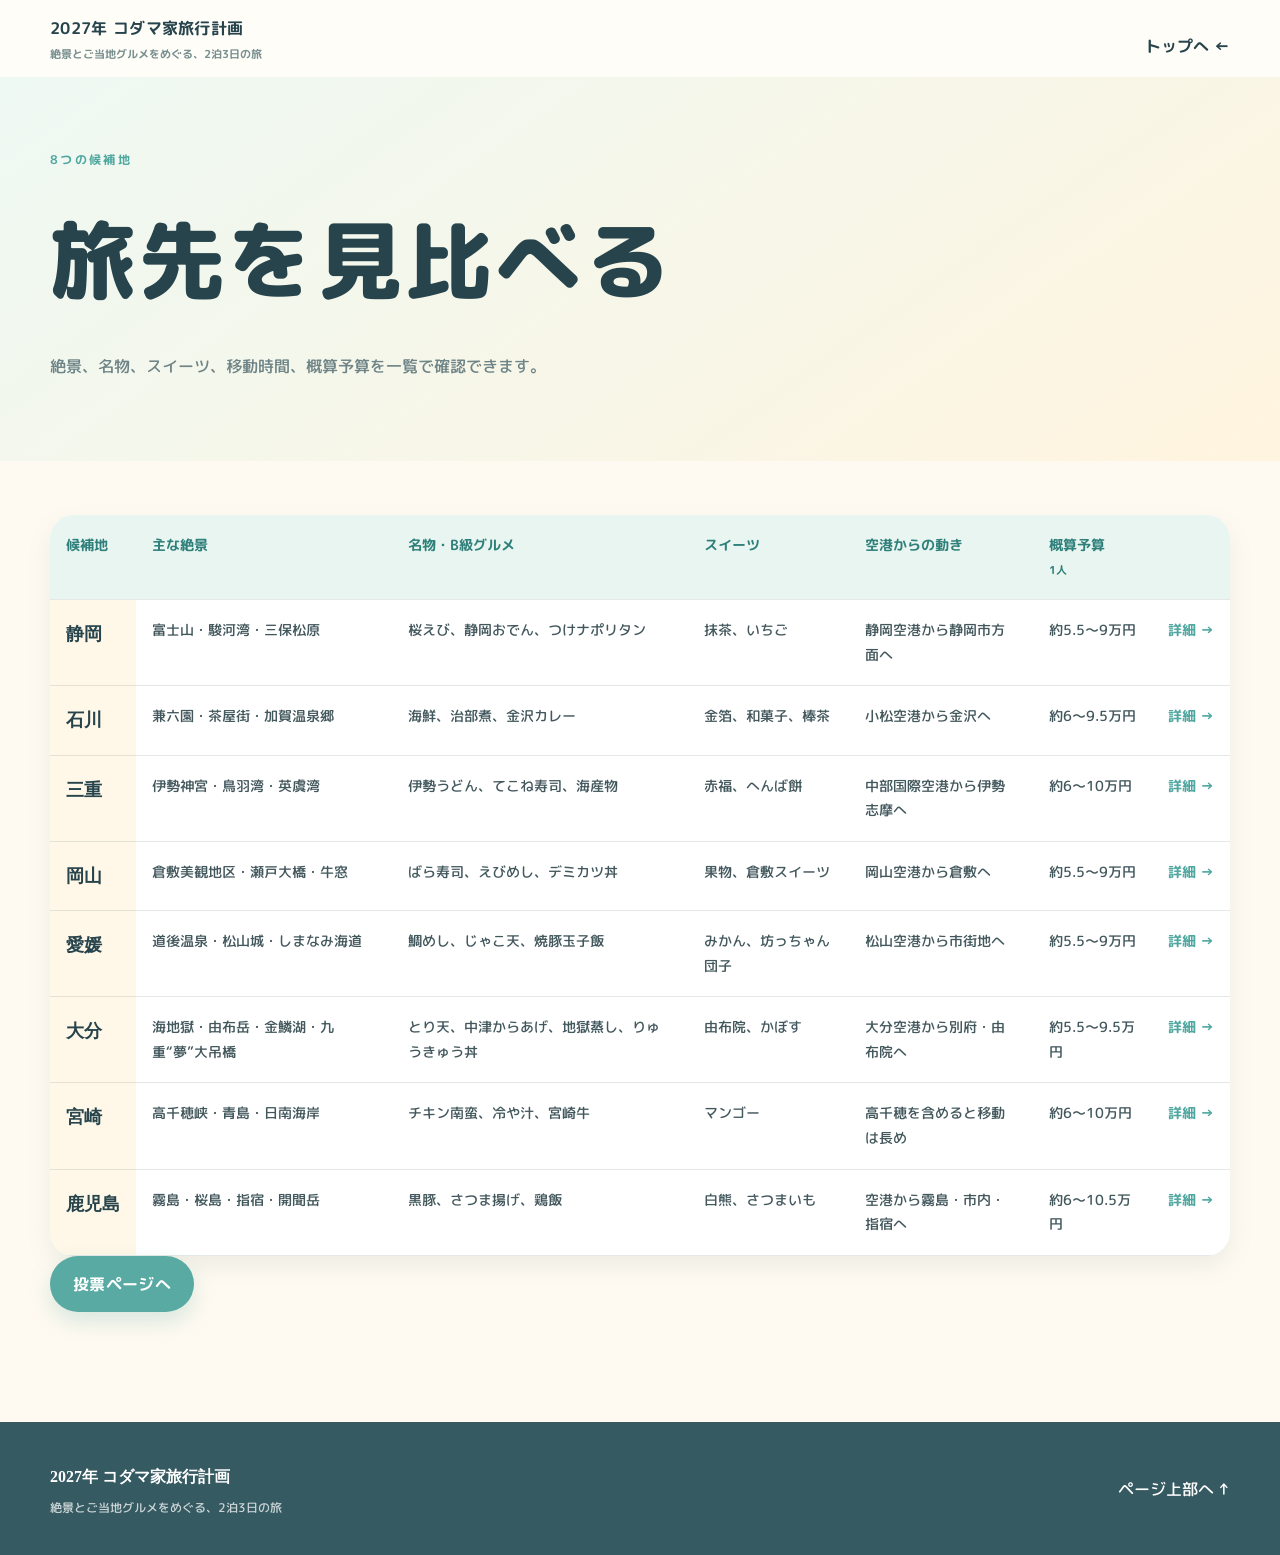
==== commit 499f6ed4: "Add files via upload" ====
--- a/compare.html
+++ b/compare.html
@@ -144,11 +144,6 @@
 <h2>鹿児島</h2><p><strong>絶景：</strong>霧島・桜島・指宿</p><p><strong>名物：</strong>黒豚・さつま揚げ</p><p><strong>予算：</strong>約6〜10.5万円</p><a href="pages/kagoshima.html">詳細を見る →</a>
 </article>
 </div>
-<div class="vote-next-card">
-<div>
-<h2>次は家族で投票</h2>
-<p>Googleフォームを作成したら、第一希望・第二希望・コメントを入力できる投票ページへ接続します。</p>
-</div>
 <a class="button button-primary" href="index.html#vote">投票ページへ</a>
 </div>
 </div>
--- a/css/style.css
+++ b/css/style.css
@@ -2170,3 +2170,236 @@
     grid-template-columns: 1fr;
   }
 }
+
+/* Oita photo edition */
+.oita-photo-hero {
+  background-image:
+    linear-gradient(90deg, rgba(29, 48, 43, .62), rgba(29, 48, 43, .08)),
+    url("../images/oita/oita-01-hero.jpg");
+  background-size: cover;
+  background-position: center 52%;
+}
+.oita-photo-hero::before,
+.oita-photo-hero::after { display: none; }
+.oita-photo-hero .detail-hero-inner { position: relative; z-index: 2; }
+.oita-photo-hero h1,
+.oita-photo-hero .detail-hero-lead,
+.oita-photo-hero .breadcrumb,
+.oita-photo-hero .breadcrumb a {
+  color: #fff;
+  text-shadow: 0 2px 12px rgba(0,0,0,.36);
+}
+.oita-feature-grid,
+.oita-food-grid { grid-template-columns: repeat(2, minmax(0, 1fr)); }
+@media (max-width: 760px) {
+  .oita-photo-hero { background-position: 46% center; }
+  .oita-feature-grid,
+  .oita-food-grid { grid-template-columns: 1fr; }
+}
+
+
+/* Miyazaki photo page */
+.miyazaki-photo-hero {
+  background-image: linear-gradient(90deg,rgba(18,47,54,.68),rgba(18,47,54,.12)), url("../images/miyazaki/miyazaki-01-hero.jpg");
+  background-size: cover;
+  background-position: center 52%;
+}
+.miyazaki-photo-hero::before,
+.miyazaki-photo-hero::after { display: none; }
+.miyazaki-photo-hero .detail-hero-inner { position: relative; z-index: 2; }
+.miyazaki-photo-hero h1,
+.miyazaki-photo-hero .detail-hero-lead,
+.miyazaki-photo-hero .breadcrumb,
+.miyazaki-photo-hero .breadcrumb a {
+  color:#fff; text-shadow:0 2px 12px rgba(0,0,0,.38);
+}
+.miyazaki-feature-grid,
+.miyazaki-food-grid { grid-template-columns: repeat(2,minmax(0,1fr)); }
+@media(max-width:760px){
+  .miyazaki-photo-hero{background-position:50% center;}
+  .miyazaki-feature-grid,.miyazaki-food-grid{grid-template-columns:1fr;}
+}
+
+
+/* Kagoshima photo page */
+.kagoshima-photo-hero {
+  background-image: linear-gradient(90deg, rgba(15,47,48,.72), rgba(15,47,48,.18)), url("../images/kagoshima/kagoshima-01-hero.jpeg");
+  background-size: cover;
+  background-position: center 48%;
+}
+.kagoshima-photo-hero::before,
+.kagoshima-photo-hero::after { display: none; }
+.kagoshima-photo-hero .detail-hero-inner { position: relative; z-index: 2; }
+.kagoshima-photo-hero h1,
+.kagoshima-photo-hero .detail-hero-lead,
+.kagoshima-photo-hero .breadcrumb,
+.kagoshima-photo-hero .breadcrumb a { color: #fff; }
+@media(max-width:760px){
+  .kagoshima-photo-hero{background-position:58% center;}
+  .kagoshima-feature-grid,.kagoshima-food-grid{grid-template-columns:1fr;}
+}
+
+/* v1.1 eight-panel top cover */
+.hero-panel-cover {
+  min-height: 100svh;
+  padding: 110px 0 60px;
+  background: #17343b;
+  isolation: isolate;
+}
+.hero-panel-cover .hero-panel-grid {
+  position: absolute;
+  inset: 0;
+  z-index: 0;
+  display: grid;
+  grid-template-columns: repeat(4, minmax(0, 1fr));
+  grid-template-rows: repeat(2, minmax(0, 1fr));
+  gap: 3px;
+  background: #fff;
+  overflow: hidden;
+}
+.hero-panel-cover .hero-panel {
+  position: relative;
+  min-width: 0;
+  min-height: 0;
+  margin: 0;
+  overflow: hidden;
+  background: #d8e4df;
+}
+.hero-panel-cover .hero-panel img {
+  width: 100%;
+  height: 100%;
+  display: block;
+  object-fit: cover;
+  transform: scale(1.01);
+  transition: transform .8s cubic-bezier(.2,.65,.25,1), filter .5s ease;
+}
+.hero-panel-cover .hero-panel:nth-child(1) img { object-position: center 58%; }
+.hero-panel-cover .hero-panel:nth-child(3) img { object-position: center 55%; }
+.hero-panel-cover .hero-panel:nth-child(5) img { object-position: center 52%; }
+.hero-panel-cover .hero-panel:nth-child(7) img { object-position: center 45%; }
+.hero-panel-cover .hero-panel figcaption {
+  position: absolute;
+  right: 12px;
+  bottom: 10px;
+  z-index: 2;
+  padding: 5px 9px;
+  border: 1px solid rgba(255,255,255,.25);
+  border-radius: 999px;
+  background: rgba(17,43,49,.52);
+  color: #fff;
+  font-size: .68rem;
+  font-weight: 700;
+  line-height: 1;
+  letter-spacing: .04em;
+  text-shadow: 0 1px 3px rgba(0,0,0,.25);
+  backdrop-filter: blur(4px);
+}
+.hero-panel-cover .hero-shade {
+  z-index: 1;
+  background:
+    radial-gradient(circle at 34% 50%, rgba(10,31,38,.24) 0%, rgba(10,31,38,.08) 38%, transparent 67%),
+    linear-gradient(90deg, rgba(15,41,48,.70) 0%, rgba(15,41,48,.40) 37%, rgba(15,41,48,.12) 67%, rgba(15,41,48,.20) 100%),
+    linear-gradient(180deg, rgba(0,0,0,.10), rgba(0,0,0,.24));
+}
+.hero-panel-cover .hero-final-inner { z-index: 2; }
+.hero-panel-cover .hero-copy {
+  padding: 34px 38px;
+  border: 1px solid rgba(255,255,255,.18);
+  border-radius: 26px;
+  background: rgba(15,43,49,.22);
+  box-shadow: 0 22px 60px rgba(0,0,0,.14);
+  backdrop-filter: blur(3px);
+}
+@media (hover:hover) and (pointer:fine) {
+  .hero-panel-cover .hero-panel:hover img {
+    transform: scale(1.07);
+    filter: saturate(1.08) contrast(1.03);
+  }
+}
+@media (max-width: 760px) {
+  .hero-panel-cover {
+    min-height: 100svh;
+    padding: 92px 0 30px;
+    align-items: flex-end;
+  }
+  .hero-panel-cover .hero-panel-grid {
+    grid-template-columns: repeat(2, minmax(0, 1fr));
+    grid-template-rows: repeat(4, minmax(0, 1fr));
+    gap: 2px;
+  }
+  .hero-panel-cover .hero-panel figcaption {
+    right: 7px;
+    bottom: 6px;
+    padding: 4px 7px;
+    font-size: .57rem;
+  }
+  .hero-panel-cover .hero-shade {
+    background:
+      linear-gradient(180deg, rgba(5,25,30,.12) 0%, rgba(5,25,30,.20) 45%, rgba(12,39,45,.82) 100%);
+  }
+  .hero-panel-cover .hero-copy {
+    width: 100%;
+    padding: 22px 18px;
+    border-radius: 20px;
+    background: rgba(12,39,45,.48);
+    backdrop-filter: blur(5px);
+  }
+  .hero-panel-cover .hero-final h1,
+  .hero-panel-cover h1 {
+    font-size: clamp(2rem, 9.5vw, 3.15rem);
+  }
+  .hero-panel-cover .hero-actions {
+    display: grid;
+    grid-template-columns: 1fr;
+  }
+}
+@media (prefers-reduced-motion: reduce) {
+  .hero-panel-cover .hero-panel img { transition: none; }
+}
+
+/* v1.2 top cover: one-time fade-in on PC and mobile */
+.hero-panel-cover .hero-panel {
+  opacity: 0;
+  animation: topPanelFade .62s ease-out forwards;
+}
+.hero-panel-cover .hero-panel:nth-child(1) { animation-delay: .05s; }
+.hero-panel-cover .hero-panel:nth-child(2) { animation-delay: .12s; }
+.hero-panel-cover .hero-panel:nth-child(3) { animation-delay: .19s; }
+.hero-panel-cover .hero-panel:nth-child(4) { animation-delay: .26s; }
+.hero-panel-cover .hero-panel:nth-child(5) { animation-delay: .33s; }
+.hero-panel-cover .hero-panel:nth-child(6) { animation-delay: .40s; }
+.hero-panel-cover .hero-panel:nth-child(7) { animation-delay: .47s; }
+.hero-panel-cover .hero-panel:nth-child(8) { animation-delay: .54s; }
+.hero-panel-cover .hero-copy {
+  opacity: 0;
+  transform: translateY(10px);
+  animation: topTitleFade .72s ease-out .78s forwards;
+}
+.hero-panel-cover .hero-panel img {
+  transition: none;
+}
+.hero-panel-cover .hero-copy h1 {
+  max-width: 880px;
+}
+@keyframes topPanelFade {
+  from { opacity: 0; }
+  to { opacity: 1; }
+}
+@keyframes topTitleFade {
+  from { opacity: 0; transform: translateY(10px); }
+  to { opacity: 1; transform: translateY(0); }
+}
+@media (hover:hover) and (pointer:fine) {
+  .hero-panel-cover .hero-panel:hover img {
+    transform: scale(1.01);
+    filter: none;
+  }
+}
+@media (prefers-reduced-motion: reduce) {
+  .hero-panel-cover .hero-panel,
+  .hero-panel-cover .hero-copy {
+    opacity: 1;
+    transform: none;
+    animation: none;
+  }
+}
